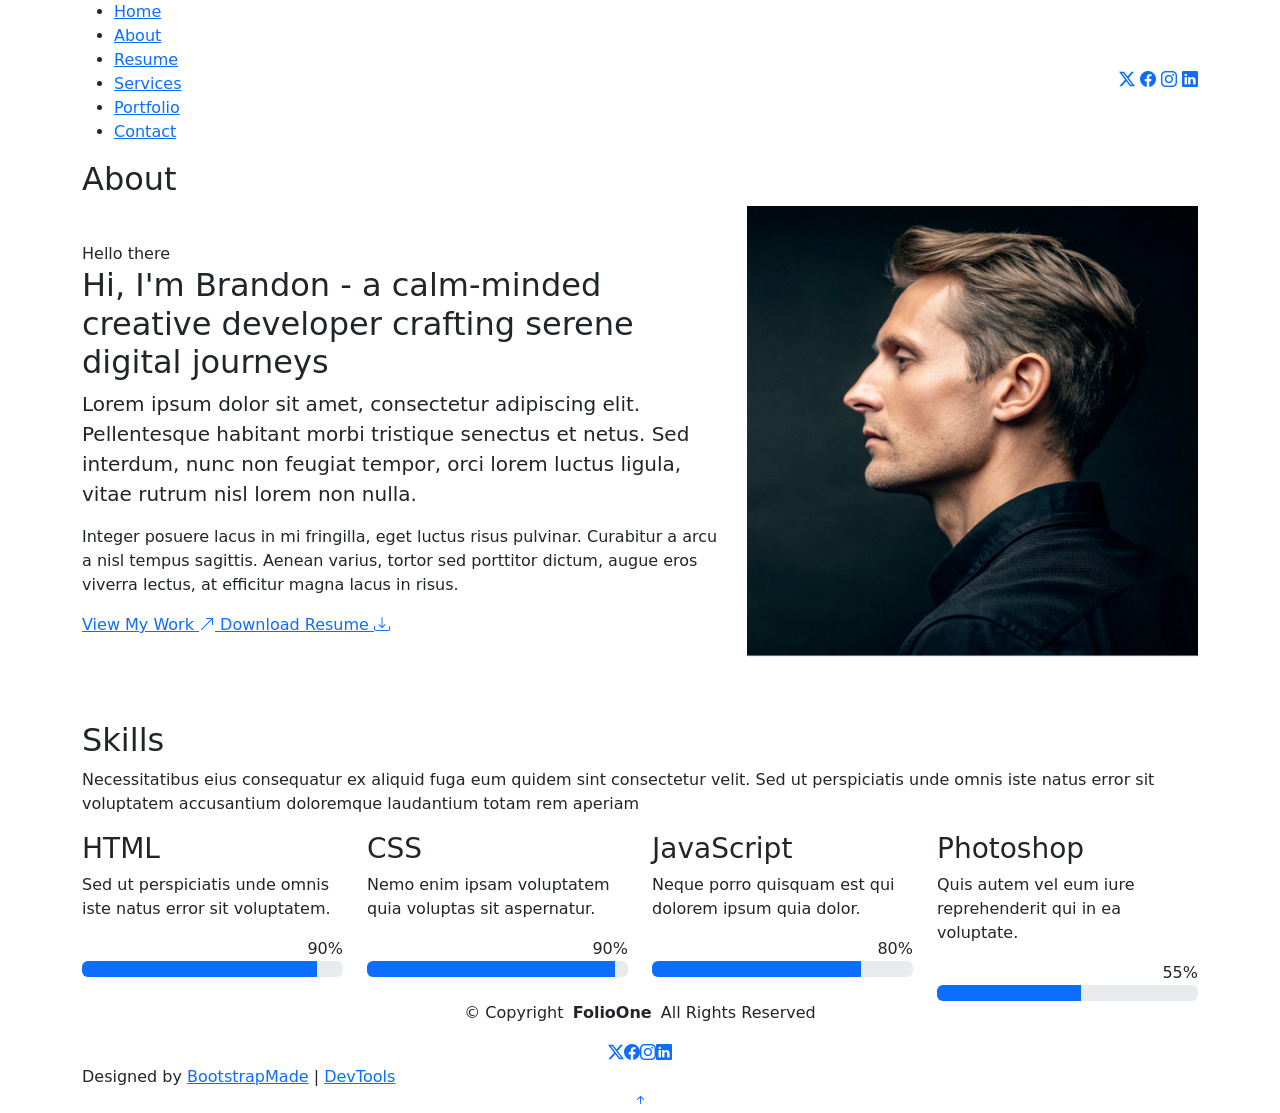
==== LD7/about.html @ 6c92a664 "template ikelimas i LD7" ====
<!DOCTYPE html>
<html lang="en">

<head>
  <meta charset="utf-8">
  <meta content="width=device-width, initial-scale=1.0" name="viewport">
  <title>About - FolioOne Bootstrap Template</title>
  <meta name="description" content="">
  <meta name="keywords" content="">

  <!-- Favicons -->
  <link href="assets/img/favicon.png" rel="icon">
  <link href="assets/img/apple-touch-icon.png" rel="apple-touch-icon">

  <!-- Fonts -->
  <link href="https://fonts.googleapis.com" rel="preconnect">
  <link href="https://fonts.gstatic.com" rel="preconnect" crossorigin>
  <link href="https://fonts.googleapis.com/css2?family=Roboto:ital,wght@0,100;0,300;0,400;0,500;0,700;0,900;1,100;1,300;1,400;1,500;1,700;1,900&family=Poppins:ital,wght@0,100;0,200;0,300;0,400;0,500;0,600;0,700;0,800;0,900;1,100;1,200;1,300;1,400;1,500;1,600;1,700;1,800;1,900&family=Raleway:ital,wght@0,100;0,200;0,300;0,400;0,500;0,600;0,700;0,800;0,900;1,100;1,200;1,300;1,400;1,500;1,600;1,700;1,800;1,900&display=swap" rel="stylesheet">

  <!-- Vendor CSS Files -->
  <link href="assets/vendor/bootstrap/css/bootstrap.min.css" rel="stylesheet">
  <link href="assets/vendor/bootstrap-icons/bootstrap-icons.css" rel="stylesheet">
  <link href="assets/vendor/aos/aos.css" rel="stylesheet">
  <link href="assets/vendor/swiper/swiper-bundle.min.css" rel="stylesheet">
  <link href="assets/vendor/glightbox/css/glightbox.min.css" rel="stylesheet">

  <!-- Main CSS File -->
  <link href="assets/css/main.css" rel="stylesheet">

  <!-- =======================================================
  * Template Name: FolioOne
  * Template URL: https://bootstrapmade.com/folioone-bootstrap-portfolio-website-template/
  * Updated: Aug 23 2025 with Bootstrap v5.3.7
  * Author: BootstrapMade.com
  * License: https://bootstrapmade.com/license/
  ======================================================== -->
</head>

<body class="about-page">

  <header id="header" class="header d-flex align-items-center light-background sticky-top">
    <div class="container position-relative d-flex align-items-center justify-content-between">

      <!-- <a href="index.html" class="logo d-flex align-items-center me-auto me-xl-0">
      <img src="assets/img/logo.webp" alt="">
      <h1 class="sitename">FolioOne</h1> 
    </a> -->

      <nav id="navmenu" class="navmenu">
        <ul>
          <li><a href="index.html">Home</a></li>
          <li><a href="about.html" class="active">About</a></li>
          <li><a href="resume.html">Resume</a></li>
          <li><a href="services.html">Services</a></li>
          <li><a href="portfolio.html">Portfolio</a></li>
          <li><a href="contact.html">Contact</a></li>
        </ul>
        <i class="mobile-nav-toggle d-xl-none bi bi-list"></i>
      </nav>

      <div class="header-social-links">
        <a href="#" class="twitter"><i class="bi bi-twitter-x"></i></a>
        <a href="#" class="facebook"><i class="bi bi-facebook"></i></a>
        <a href="#" class="instagram"><i class="bi bi-instagram"></i></a>
        <a href="#" class="linkedin"><i class="bi bi-linkedin"></i></a>
      </div>

    </div>
  </header>

  <main class="main">

    <!-- About Section -->
    <section id="about" class="about section">

      <!-- Section Title -->
      <div class="container section-title" data-aos="fade-up">
        <h2>About</h2>
      </div><!-- End Section Title -->

      <div class="container" data-aos="fade-up" data-aos-delay="100">

        <!-- Intro + Photo -->
        <div class="row align-items-center justify-content-between gy-5 mb-5">
          <div class="col-lg-7" data-aos="fade-right" data-aos-delay="150">
            <div class="intro-content">
              <span class="eyebrow">Hello there</span>
              <h2 class="headline">Hi, I'm Brandon - a calm-minded creative developer crafting serene digital journeys</h2>
              <p class="lead">
                Lorem ipsum dolor sit amet, consectetur adipiscing elit. Pellentesque habitant morbi tristique senectus et netus. Sed interdum, nunc non feugiat tempor, orci lorem luctus ligula, vitae rutrum nisl lorem non nulla.
              </p>
              <p>
                Integer posuere lacus in mi fringilla, eget luctus risus pulvinar. Curabitur a arcu a nisl tempus sagittis. Aenean varius, tortor sed porttitor dictum, augue eros viverra lectus, at efficitur magna lacus in risus.
              </p>

              <div class="cta-group">
                <a href="#portfolio" class="btn-ghost">
                  View My Work <i class="bi bi-arrow-up-right"></i>
                </a>
                <a href="#" class="link-underline">
                  Download Resume <i class="bi bi-download"></i>
                </a>
              </div>
            </div>
          </div>

          <div class="col-lg-5" data-aos="zoom-in" data-aos-delay="250">
            <figure class="profile-figure text-center text-lg-end">
              <img src="assets/img/profile/profile-square-11.webp" alt="Portrait of Alex" class="img-fluid profile-photo">
            </figure>
          </div>
        </div>
        <!-- End Intro + Photo -->
      </div>
    </section><!-- /About Section -->

    <!-- Skills Section -->
    <section id="skills" class="skills section">

      <!-- Section Title -->
      <div class="container section-title" data-aos="fade-up">
        <h2>Skills</h2>
        <p>Necessitatibus eius consequatur ex aliquid fuga eum quidem sint consectetur velit. Sed ut perspiciatis unde omnis iste natus error sit voluptatem accusantium doloremque laudantium totam rem aperiam</p>
      </div><!-- End Section Title -->

      <div class="container" data-aos="fade-up" data-aos-delay="100">

        <div class="row g-4 skills-animation">

          <div class="col-md-6 col-lg-3" data-aos="fade-up" data-aos-delay="100">
            <div class="skill-box">
              <h3>HTML</h3>
              <p>Sed ut perspiciatis unde omnis iste natus error sit voluptatem.</p>
              <span class="text-end d-block">90%</span>
              <div class="progress">
                <div class="progress-bar" role="progressbar" aria-valuenow="90" aria-valuemin="0" aria-valuemax="100"></div>
              </div>
            </div>
          </div>

          <div class="col-md-6 col-lg-3" data-aos="fade-up" data-aos-delay="200">
            <div class="skill-box">
              <h3>CSS</h3>
              <p>Nemo enim ipsam voluptatem quia voluptas sit aspernatur.</p>
              <span class="text-end d-block">90%</span>
              <div class="progress">
                <div class="progress-bar" role="progressbar" aria-valuenow="95" aria-valuemin="0" aria-valuemax="100"></div>
              </div>
            </div>
          </div>

          <div class="col-md-6 col-lg-3" data-aos="fade-up" data-aos-delay="300">
            <div class="skill-box">
              <h3>JavaScript</h3>
              <p>Neque porro quisquam est qui dolorem ipsum quia dolor.</p>
              <span class="text-end d-block">80%</span>
              <div class="progress">
                <div class="progress-bar" role="progressbar" aria-valuenow="80" aria-valuemin="0" aria-valuemax="100"></div>
              </div>
            </div>
          </div>

          <div class="col-md-6 col-lg-3" data-aos="fade-up" data-aos-delay="400">
            <div class="skill-box">
              <h3>Photoshop</h3>
              <p>Quis autem vel eum iure reprehenderit qui in ea voluptate.</p>
              <span class="text-end d-block">55%</span>
              <div class="progress">
                <div class="progress-bar" role="progressbar" aria-valuenow="55" aria-valuemin="0" aria-valuemax="100">
                </div>
              </div>
            </div>
          </div>

        </div>

      </div>

    </section><!-- /Skills Section -->
  </main>

  <footer id="footer" class="footer">

    <div class="container">
      <div class="copyright text-center ">
        <p>© <span>Copyright</span> <strong class="px-1 sitename">FolioOne</strong> <span>All Rights Reserved<br></span></p>
      </div>
      <div class="social-links d-flex justify-content-center">
        <a href=""><i class="bi bi-twitter-x"></i></a>
        <a href=""><i class="bi bi-facebook"></i></a>
        <a href=""><i class="bi bi-instagram"></i></a>
        <a href=""><i class="bi bi-linkedin"></i></a>
      </div>
      <div class="credits">
        <!-- All the links in the footer should remain intact. -->
        <!-- You can delete the links only if you've purchased the pro version. -->
        <!-- Licensing information: https://bootstrapmade.com/license/ -->
        <!-- Purchase the pro version with working PHP/AJAX contact form: [buy-url] -->
        Designed by <a href="https://bootstrapmade.com/">BootstrapMade</a> | <a href="https://bootstrapmade.com/tools/">DevTools</a>
      </div>
    </div>

  </footer>

  <!-- Scroll Top -->
  <a href="#" id="scroll-top" class="scroll-top d-flex align-items-center justify-content-center"><i class="bi bi-arrow-up-short"></i></a>

  <!-- Preloader -->
  <div id="preloader"></div>

  <!-- Vendor JS Files -->
  <script src="assets/vendor/bootstrap/js/bootstrap.bundle.min.js"></script>
  <script src="assets/vendor/php-email-form/validate.js"></script>
  <script src="assets/vendor/aos/aos.js"></script>
  <script src="assets/vendor/typed.js/typed.umd.js"></script>
  <script src="assets/vendor/waypoints/noframework.waypoints.js"></script>
  <script src="assets/vendor/purecounter/purecounter_vanilla.js"></script>
  <script src="assets/vendor/swiper/swiper-bundle.min.js"></script>
  <script src="assets/vendor/imagesloaded/imagesloaded.pkgd.min.js"></script>
  <script src="assets/vendor/isotope-layout/isotope.pkgd.min.js"></script>
  <script src="assets/vendor/glightbox/js/glightbox.min.js"></script>

  <!-- Main JS File -->
  <script src="assets/js/main.js"></script>

</body>

</html>
---- LD7/assets/css/main.css ----
/**
* Template Name: FolioOne
* Template URL: https://bootstrapmade.com/folioone-bootstrap-portfolio-website-template/
* Updated: Aug 23 2025 with Bootstrap v5.3.7
* Author: BootstrapMade.com
* License: https://bootstrapmade.com/license/
*/

/*--------------------------------------------------------------
# Font & Color Variables
# Help: https://bootstrapmade.com/color-system/
--------------------------------------------------------------*/
/* Fonts */
:root {
  --default-font: "Roboto",  system-ui, -apple-system, "Segoe UI", Roboto, "Helvetica Neue", Arial, "Noto Sans", "Liberation Sans", sans-serif, "Apple Color Emoji", "Segoe UI Emoji", "Segoe UI Symbol", "Noto Color Emoji";
  --heading-font: "Raleway",  sans-serif;
  --nav-font: "Poppins",  sans-serif;
}

/* Global Colors - The following color variables are used throughout the website. Updating them here will change the color scheme of the entire website */
:root { 
  --background-color: #101a20; /* Background color for the entire website, including individual sections */
  --default-color: #e7f2f7; /* Default color used for the majority of the text content across the entire website */
  --heading-color: #ffffff; /* Color for headings, subheadings and title throughout the website */
  --accent-color: #1387c1; /* Accent color that represents your brand on the website. It's used for buttons, links, and other elements that need to stand out */
  --surface-color: #141f26; /* The surface color is used as a background of boxed elements within sections, such as cards, icon boxes, or other elements that require a visual separation from the global background. */
  --contrast-color: #ffffff; /* Contrast color for text, ensuring readability against backgrounds of accent, heading, or default colors. */
}

/* Nav Menu Colors - The following color variables are used specifically for the navigation menu. They are separate from the global colors to allow for more customization options */
:root {
  --nav-color: #ffffff;  /* The default color of the main navmenu links */
  --nav-hover-color: #1387c1; /* Applied to main navmenu links when they are hovered over or active */
  --nav-mobile-background-color: #213642; /* Used as the background color for mobile navigation menu */
  --nav-dropdown-background-color: #051117; /* Used as the background color for dropdown items that appear when hovering over primary navigation items */
  --nav-dropdown-color: #e7f2f7; /* Used for navigation links of the dropdown items in the navigation menu. */
  --nav-dropdown-hover-color: #1387c1; /* Similar to --nav-hover-color, this color is applied to dropdown navigation links when they are hovered over. */
}

/* Color Presets - These classes override global colors when applied to any section or element, providing reuse of the sam color scheme. */

.light-background {
  --background-color: #142027;
  --surface-color: #325264;
}

.dark-background {
  --background-color: #0b1419;
  --default-color: #ffffff;
  --heading-color: #ffffff;
  --surface-color: #252525;
  --contrast-color: #ffffff;
}

/* Smooth scroll */
:root {
  scroll-behavior: smooth;
}

/*--------------------------------------------------------------
# General Styling & Shared Classes
--------------------------------------------------------------*/
body {
  color: var(--default-color);
  background-color: var(--background-color);
  font-family: var(--default-font);
}

a {
  color: var(--accent-color);
  text-decoration: none;
  transition: 0.3s;
}

a:hover {
  color: color-mix(in srgb, var(--accent-color), transparent 25%);
  text-decoration: none;
}

h1,
h2,
h3,
h4,
h5,
h6 {
  color: var(--heading-color);
  font-family: var(--heading-font);
}

/* PHP Email Form Messages
------------------------------*/
.php-email-form .error-message {
  display: none;
  background: #df1529;
  color: #ffffff;
  text-align: left;
  padding: 15px;
  margin-bottom: 24px;
  font-weight: 600;
}

.php-email-form .sent-message {
  display: none;
  color: #ffffff;
  background: #059652;
  text-align: center;
  padding: 15px;
  margin-bottom: 24px;
  font-weight: 600;
}

.php-email-form .loading {
  display: none;
  background: var(--surface-color);
  text-align: center;
  padding: 15px;
  margin-bottom: 24px;
}

.php-email-form .loading:before {
  content: "";
  display: inline-block;
  border-radius: 50%;
  width: 24px;
  height: 24px;
  margin: 0 10px -6px 0;
  border: 3px solid var(--accent-color);
  border-top-color: var(--surface-color);
  animation: php-email-form-loading 1s linear infinite;
}

@keyframes php-email-form-loading {
  0% {
    transform: rotate(0deg);
  }

  100% {
    transform: rotate(360deg);
  }
}

/*--------------------------------------------------------------
# Global Header
--------------------------------------------------------------*/
.header {
  --background-color: rgba(255, 255, 255, 0);
  color: var(--default-color);
  background-color: var(--background-color);
  padding: 15px 0;
  transition: all 0.5s;
  z-index: 997;
  border-bottom: 1px solid color-mix(in srgb, var(--default-color), transparent 92%);
}

.header .logo {
  line-height: 1;
}

.header .logo img {
  max-height: 36px;
  margin-right: 8px;
}

.header .logo h1 {
  font-size: 32px;
  margin: 0;
  font-weight: 400;
  color: var(--heading-color);
}

.header .header-social-links {
  padding-right: 15px;
}

.header .header-social-links a {
  color: color-mix(in srgb, var(--default-color), transparent 40%);
  padding-left: 6px;
  display: inline-block;
  transition: 0.3s;
  font-size: 16px;
}

.header .header-social-links a:hover {
  color: var(--default-color);
}

.header .header-social-links a i {
  line-height: 0px;
}

@media (max-width: 1200px) {
  .header .logo {
    order: 1;
  }

  .header .header-social-links {
    order: 2;
  }

  .header .navmenu {
    order: 3;
  }
}

/* Global Header on Scroll
------------------------------*/
.scrolled .header {
  --background-color: rgba(16, 26, 32, 0.9);
}

/*--------------------------------------------------------------
# Navigation Menu
--------------------------------------------------------------*/
/* Desktop Navigation */
@media (min-width: 1200px) {
  .navmenu {
    padding: 0;
  }

  .navmenu ul {
    margin: 0;
    padding: 0;
    display: flex;
    list-style: none;
    align-items: center;
  }

  .navmenu li {
    position: relative;
  }

  .navmenu>ul>li {
    white-space: nowrap;
    padding: 15px 28px 15px 0;
  }

  .navmenu>ul>li:last-child {
    padding-right: 0;
  }

  .navmenu a,
  .navmenu a:focus {
    color: var(--nav-color);
    font-size: 15px;
    padding: 0 2px;
    font-family: var(--nav-font);
    font-weight: 400;
    display: flex;
    align-items: center;
    justify-content: space-between;
    white-space: nowrap;
    transition: 0.3s;
    position: relative;
  }

  .navmenu a i,
  .navmenu a:focus i {
    font-size: 12px;
    line-height: 0;
    margin-left: 5px;
    transition: 0.3s;
  }

  .navmenu>ul>li>a:before {
    content: "";
    position: absolute;
    height: 2px;
    bottom: -6px;
    left: 0;
    background-color: var(--nav-hover-color);
    visibility: hidden;
    width: 0px;
    transition: all 0.3s ease-in-out 0s;
  }

  .navmenu a:hover:before,
  .navmenu li:hover>a:before,
  .navmenu .active:before {
    visibility: visible;
    width: 25px;
  }

  .navmenu li:hover>a,
  .navmenu .active,
  .navmenu .active:focus {
    color: var(--nav-hover-color);
  }

  .navmenu .dropdown ul {
    margin: 0;
    padding: 10px 0;
    background: var(--nav-dropdown-background-color);
    display: block;
    position: absolute;
    visibility: hidden;
    left: -5px;
    top: 130%;
    opacity: 0;
    transition: 0.3s;
    border-radius: 4px;
    z-index: 99;
    box-shadow: 0px 0px 30px rgba(0, 0, 0, 0.1);
  }

  .navmenu .dropdown ul li {
    min-width: 200px;
  }

  .navmenu .dropdown ul a {
    padding: 10px 20px;
    font-size: 15px;
    text-transform: none;
    color: var(--nav-dropdown-color);
  }

  .navmenu .dropdown ul a i {
    font-size: 12px;
  }

  .navmenu .dropdown ul a:hover,
  .navmenu .dropdown ul .active:hover,
  .navmenu .dropdown ul li:hover>a {
    color: var(--nav-dropdown-hover-color);
  }

  .navmenu .dropdown:hover>ul {
    opacity: 1;
    top: 100%;
    visibility: visible;
  }

  .navmenu .dropdown .dropdown ul {
    top: 0;
    left: -90%;
    visibility: hidden;
  }

  .navmenu .dropdown .dropdown:hover>ul {
    opacity: 1;
    top: 0;
    left: -100%;
    visibility: visible;
  }
}

/* Mobile Navigation */
@media (max-width: 1199px) {
  .mobile-nav-toggle {
    color: var(--nav-color);
    font-size: 28px;
    line-height: 0;
    margin-right: 10px;
    cursor: pointer;
    transition: color 0.3s;
  }

  .navmenu {
    padding: 0;
    z-index: 9997;
  }

  .navmenu ul {
    display: none;
    list-style: none;
    position: absolute;
    inset: 60px 20px 20px 20px;
    padding: 10px 0;
    margin: 0;
    border-radius: 6px;
    background-color: var(--nav-mobile-background-color);
    border: 1px solid color-mix(in srgb, var(--default-color), transparent 90%);
    box-shadow: none;
    overflow-y: auto;
    transition: 0.3s;
    z-index: 9998;
  }

  .navmenu a,
  .navmenu a:focus {
    color: var(--nav-dropdown-color);
    padding: 10px 20px;
    font-family: var(--nav-font);
    font-size: 17px;
    font-weight: 500;
    display: flex;
    align-items: center;
    justify-content: space-between;
    white-space: nowrap;
    transition: 0.3s;
  }

  .navmenu a i,
  .navmenu a:focus i {
    font-size: 12px;
    line-height: 0;
    margin-left: 5px;
    width: 30px;
    height: 30px;
    display: flex;
    align-items: center;
    justify-content: center;
    border-radius: 50%;
    transition: 0.3s;
    background-color: color-mix(in srgb, var(--accent-color), transparent 90%);
  }

  .navmenu a i:hover,
  .navmenu a:focus i:hover {
    background-color: var(--accent-color);
    color: var(--contrast-color);
  }

  .navmenu a:hover,
  .navmenu .active,
  .navmenu .active:focus {
    color: var(--nav-dropdown-hover-color);
  }

  .navmenu .active i,
  .navmenu .active:focus i {
    background-color: var(--accent-color);
    color: var(--contrast-color);
    transform: rotate(180deg);
  }

  .navmenu .dropdown ul {
    position: static;
    display: none;
    z-index: 99;
    padding: 10px 0;
    margin: 10px 20px;
    background-color: var(--nav-dropdown-background-color);
    transition: all 0.5s ease-in-out;
  }

  .navmenu .dropdown ul ul {
    background-color: rgba(33, 37, 41, 0.1);
  }

  .navmenu .dropdown>.dropdown-active {
    display: block;
    background-color: rgba(33, 37, 41, 0.03);
  }

  .mobile-nav-active {
    overflow: hidden;
  }

  .mobile-nav-active .mobile-nav-toggle {
    color: #fff;
    position: absolute;
    font-size: 32px;
    top: 15px;
    right: 15px;
    margin-right: 0;
    z-index: 9999;
  }

  .mobile-nav-active .navmenu {
    position: fixed;
    overflow: hidden;
    inset: 0;
    background: rgba(33, 37, 41, 0.8);
    transition: 0.3s;
  }

  .mobile-nav-active .navmenu>ul {
    display: block;
  }
}

/*--------------------------------------------------------------
# Global Footer
--------------------------------------------------------------*/
.footer {
  color: var(--default-color);
  background-color: var(--background-color);
  font-size: 14px;
  padding: 40px 0;
  position: relative;
  border-top: 1px solid color-mix(in srgb, var(--default-color), transparent 92%);
}

.footer .copyright p {
  margin-bottom: 0;
}

.footer .social-links {
  margin-top: 20px;
}

.footer .social-links a {
  display: flex;
  align-items: center;
  justify-content: center;
  width: 40px;
  height: 40px;
  border-radius: 50%;
  border: 1px solid color-mix(in srgb, var(--default-color), transparent 50%);
  font-size: 16px;
  color: color-mix(in srgb, var(--default-color), transparent 50%);
  margin: 0 5px;
  transition: 0.3s;
}

.footer .social-links a:hover {
  color: var(--accent-color);
  border-color: var(--accent-color);
}

.footer .credits {
  margin-top: 10px;
  font-size: 13px;
  text-align: center;
}

/*--------------------------------------------------------------
# Preloader
--------------------------------------------------------------*/
#preloader {
  position: fixed;
  inset: 0;
  z-index: 9999;
  overflow: hidden;
  background-color: var(--background-color);
  transition: all 0.6s ease-out;
  width: 100%;
  height: 100vh;
}

#preloader:before,
#preloader:after {
  content: "";
  position: absolute;
  border: 4px solid var(--accent-color);
  border-radius: 50%;
  animation: animate-preloader 2s cubic-bezier(0, 0.2, 0.8, 1) infinite;
}

#preloader:after {
  animation-delay: -0.5s;
}

@keyframes animate-preloader {
  0% {
    width: 10px;
    height: 10px;
    top: calc(50% - 5px);
    left: calc(50% - 5px);
    opacity: 1;
  }

  100% {
    width: 72px;
    height: 72px;
    top: calc(50% - 36px);
    left: calc(50% - 36px);
    opacity: 0;
  }
}

/*--------------------------------------------------------------
# Scroll Top Button
--------------------------------------------------------------*/
.scroll-top {
  position: fixed;
  visibility: hidden;
  opacity: 0;
  right: 15px;
  bottom: -15px;
  z-index: 99999;
  background-color: var(--accent-color);
  width: 44px;
  height: 44px;
  border-radius: 50px;
  transition: all 0.4s;
}

.scroll-top i {
  font-size: 24px;
  color: var(--contrast-color);
  line-height: 0;
}

.scroll-top:hover {
  background-color: color-mix(in srgb, var(--accent-color), transparent 20%);
  color: var(--contrast-color);
}

.scroll-top.active {
  visibility: visible;
  opacity: 1;
  bottom: 15px;
}

/*--------------------------------------------------------------
# Disable aos animation delay on mobile devices
--------------------------------------------------------------*/
@media screen and (max-width: 768px) {
  [data-aos-delay] {
    transition-delay: 0 !important;
  }
}

/*--------------------------------------------------------------
# Global Page Titles & Breadcrumbs
--------------------------------------------------------------*/
.page-title {
  color: var(--default-color);
  background-color: var(--background-color);
  position: relative;
}

.page-title .heading {
  padding: 80px 0;
  border-top: 1px solid color-mix(in srgb, var(--default-color), transparent 90%);
}

.page-title .heading h1 {
  font-size: 38px;
  font-weight: 700;
}

.page-title nav {
  background-color: color-mix(in srgb, var(--default-color), transparent 96%);
  padding: 20px 0;
}

.page-title nav ol {
  display: flex;
  flex-wrap: wrap;
  list-style: none;
  padding: 0;
  margin: 0;
  font-size: 16px;
  font-weight: 400;
}

.page-title nav ol li+li {
  padding-left: 10px;
}

.page-title nav ol li+li::before {
  content: "/";
  display: inline-block;
  padding-right: 10px;
  color: color-mix(in srgb, var(--default-color), transparent 70%);
}

/*--------------------------------------------------------------
# Global Sections
--------------------------------------------------------------*/
section,
.section {
  color: var(--default-color);
  background-color: var(--background-color);
  padding: 60px 0;
  scroll-margin-top: 100px;
  overflow: clip;
}

@media (max-width: 1199px) {

  section,
  .section {
    scroll-margin-top: 66px;
  }
}

/*--------------------------------------------------------------
# Global Section Titles
--------------------------------------------------------------*/
.section-title {
  text-align: center;
  padding-bottom: 60px;
  position: relative;
}

.section-title h2 {
  font-size: 3.5rem;
  font-weight: 400;
  line-height: 1.2;
  color: var(--heading-color);
  margin-bottom: 1.5rem;
  letter-spacing: -1px;
}

@media (max-width: 768px) {
  .section-title h2 {
    font-size: 2.5rem;
  }
}

.section-title p {
  font-size: 1.125rem;
  line-height: 1.8;
  color: color-mix(in srgb, var(--default-color), transparent 25%);
  max-width: 900px;
  margin: 0 auto;
  text-wrap: balance;
}

/*--------------------------------------------------------------
# Hero Section
--------------------------------------------------------------*/
.hero {
  padding: 80px 0;
  min-height: 100vh;
  display: flex;
  align-items: center;
}

.hero .hero-content h1 {
  font-size: 3.5rem;
  font-weight: 700;
  margin-bottom: 1rem;
  line-height: 1.2;
}

.hero .hero-content h1 .highlight {
  color: var(--accent-color);
  position: relative;
}

.hero .hero-content h1 .highlight::after {
  content: "";
  position: absolute;
  bottom: 0;
  left: 0;
  width: 100%;
  height: 3px;
  background: linear-gradient(90deg, var(--accent-color), color-mix(in srgb, var(--accent-color), transparent 50%));
  border-radius: 2px;
}

@media (max-width: 768px) {
  .hero .hero-content h1 {
    font-size: 2.5rem;
  }
}

.hero .hero-content h2 {
  font-size: 1.5rem;
  font-weight: 400;
  margin-bottom: 2rem;
  color: color-mix(in srgb, var(--default-color), transparent 20%);
}

.hero .hero-content h2 .typed {
  color: var(--accent-color);
  font-weight: 600;
}

@media (max-width: 768px) {
  .hero .hero-content h2 {
    font-size: 1.25rem;
  }
}

.hero .hero-content p {
  font-size: 1.1rem;
  line-height: 1.6;
  margin-bottom: 2.5rem;
  color: color-mix(in srgb, var(--default-color), transparent 30%);
}

.hero .hero-actions {
  display: flex;
  gap: 1rem;
  margin-bottom: 3rem;
}

.hero .hero-actions .btn {
  padding: 12px 30px;
  border-radius: 50px;
  font-weight: 600;
  text-decoration: none;
  transition: all 0.3s ease;
  border: 2px solid;
}

.hero .hero-actions .btn.btn-primary {
  background: var(--accent-color);
  color: var(--contrast-color);
  border-color: var(--accent-color);
}

.hero .hero-actions .btn.btn-primary:hover {
  background: color-mix(in srgb, var(--accent-color), black 15%);
  border-color: color-mix(in srgb, var(--accent-color), black 15%);
  transform: translateY(-2px);
}

.hero .hero-actions .btn.btn-outline {
  background: transparent;
  color: var(--accent-color);
  border-color: var(--accent-color);
}

.hero .hero-actions .btn.btn-outline:hover {
  transform: translateY(-2px);
}

@media (max-width: 576px) {
  .hero .hero-actions {
    flex-direction: column;
  }

  .hero .hero-actions .btn {
    text-align: center;
  }
}

.hero .social-links {
  display: flex;
  gap: 1rem;
}

.hero .social-links a {
  width: 45px;
  height: 45px;
  background: var(--surface-color);
  border-radius: 50%;
  display: flex;
  align-items: center;
  justify-content: center;
  color: var(--default-color);
  font-size: 1.2rem;
  transition: all 0.3s ease;
}

.hero .social-links a:hover {
  background: var(--accent-color);
  color: var(--contrast-color);
  transform: translateY(-3px);
  box-shadow: 0 8px 25px color-mix(in srgb, var(--accent-color), transparent 70%);
}

.hero .hero-image {
  position: relative;
}

.hero .hero-image .image-wrapper {
  position: relative;
  max-width: 450px;
  margin: 0 auto;
}

.hero .hero-image .image-wrapper img {
  border-radius: 20px;
  box-shadow: 0 5px 15px color-mix(in srgb, var(--default-color), transparent 95%);
  transition: transform 0.3s ease;
}

.hero .hero-image .image-wrapper img:hover {
  transform: scale(1.02);
}

.hero .hero-image .floating-elements {
  position: absolute;
  top: 0;
  left: 0;
  right: 0;
  bottom: 0;
  pointer-events: none;
}

.hero .hero-image .floating-elements .floating-card {
  position: absolute;
  background: var(--surface-color);
  padding: 15px 20px;
  border-radius: 15px;
  box-shadow: 0 10px 30px color-mix(in srgb, var(--default-color), transparent 90%);
  display: flex;
  align-items: center;
  gap: 10px;
  font-weight: 600;
  animation: float 3s ease-in-out infinite;
}

.hero .hero-image .floating-elements .floating-card i {
  font-size: 1.5rem;
  color: var(--accent-color);
}

.hero .hero-image .floating-elements .floating-card.design {
  top: 10%;
  right: -10%;
  animation-delay: 0s;
}

.hero .hero-image .floating-elements .floating-card.code {
  bottom: 30%;
  left: -15%;
  animation-delay: 1s;
}

.hero .hero-image .floating-elements .floating-card.creativity {
  top: 60%;
  right: -5%;
  animation-delay: 2s;
}

@media (max-width: 992px) {
  .hero .hero-image .floating-elements .floating-card {
    display: none;
  }
}

@keyframes float {

  0%,
  100% {
    transform: translateY(0px);
  }

  50% {
    transform: translateY(-10px);
  }
}

@media (max-width: 992px) {
  .hero .hero-content {
    text-align: center;
    margin-bottom: 3rem;
  }
}

/*--------------------------------------------------------------
# About Section
--------------------------------------------------------------*/
.about .intro-content .eyebrow {
  display: inline-block;
  letter-spacing: 0.12em;
  text-transform: uppercase;
  font-size: 12px;
  color: color-mix(in srgb, var(--default-color), transparent 40%);
  margin-bottom: 16px;
}

.about .intro-content .headline {
  font-family: var(--heading-font);
  font-weight: 300;
  line-height: 1.2;
  font-size: clamp(28px, 4vw, 44px);
  margin: 0 0 24px 0;
}

.about .intro-content .lead {
  font-size: 18px;
  line-height: 1.8;
  color: color-mix(in srgb, var(--default-color), transparent 10%);
  margin-bottom: 24px;
}

.about .intro-content p {
  line-height: 1.8;
  margin-bottom: 24px;
  color: color-mix(in srgb, var(--default-color), transparent 5%);
}

.about .intro-content .cta-group {
  display: flex;
  gap: 24px;
  align-items: center;
  margin-top: 24px;
}

.about .intro-content .cta-group .btn-ghost {
  display: inline-flex;
  align-items: center;
  gap: 8px;
  padding: 12px 18px;
  border-radius: 6px;
  color: var(--accent-color);
  background: color-mix(in srgb, var(--accent-color), transparent 92%);
  border: 1px solid color-mix(in srgb, var(--accent-color), transparent 70%);
  transition: 0.3s ease-in-out;
}

.about .intro-content .cta-group .btn-ghost:hover,
.about .intro-content .cta-group .btn-ghost:focus {
  color: var(--contrast-color);
  background: var(--accent-color);
  border-color: var(--accent-color);
  outline: none;
  box-shadow: 0 0 0 3px color-mix(in srgb, var(--accent-color), transparent 70%);
}

.about .intro-content .cta-group .link-underline {
  display: inline-flex;
  align-items: center;
  gap: 8px;
  position: relative;
  color: var(--accent-color);
  padding-bottom: 4px;
  transition: 0.3s ease-in-out;
}

.about .intro-content .cta-group .link-underline::after {
  content: "";
  position: absolute;
  left: 0;
  right: 0;
  bottom: 0;
  height: 1px;
  background: color-mix(in srgb, var(--accent-color), transparent 40%);
  transform: scaleX(0.4);
  transform-origin: left;
  transition: 0.3s ease-in-out;
}

.about .intro-content .cta-group .link-underline:hover,
.about .intro-content .cta-group .link-underline:focus {
  color: color-mix(in srgb, var(--accent-color), transparent 10%);
  outline: none;
}

.about .intro-content .cta-group .link-underline:hover::after,
.about .intro-content .cta-group .link-underline:focus::after {
  transform: scaleX(1);
}

.about .profile-figure {
  margin: 0;
}

.about .profile-figure .profile-photo {
  width: 88%;
  max-width: 440px;
  border-radius: 18px;
  box-shadow: 0 10px 30px color-mix(in srgb, var(--default-color), transparent 92%);
  transform: translateY(0);
  transition: transform 0.3s ease-in-out;
}

.about .profile-figure .profile-caption {
  margin-top: 24px;
  display: flex;
  align-items: center;
  justify-content: center;
}

.about .profile-figure .profile-caption .meta {
  font-size: 14px;
  color: color-mix(in srgb, var(--default-color), transparent 20%);
}

.about .profile-figure .profile-caption .meta .funfact {
  font-size: 13px;
  margin-top: 4px;
  color: color-mix(in srgb, var(--default-color), transparent 35%);
}

.about .profile-figure:hover .profile-photo {
  transform: translateY(-4px);
}

.about .skill-item {
  padding: 24px;
  border-radius: 6px;
  transition: 0.3s ease-in-out;
  background: color-mix(in srgb, var(--surface-color), var(--accent-color) 2%);
  border: 1px solid color-mix(in srgb, var(--default-color), transparent 88%);
  height: 100%;
}

.about .skill-item i {
  font-size: 24px;
  color: var(--accent-color);
  margin-bottom: 16px;
  display: inline-block;
}

.about .skill-item h3 {
  font-size: 16px;
  margin-bottom: 6px;
  font-weight: 500;
}

.about .skill-item p {
  margin: 0;
  font-size: 14px;
  color: color-mix(in srgb, var(--default-color), transparent 25%);
}

.about .skill-item:hover {
  transform: translateY(-3px);
  border-color: color-mix(in srgb, var(--accent-color), transparent 60%);
  box-shadow: 0 10px 30px color-mix(in srgb, var(--default-color), transparent 92%);
}

.about .timeline-item {
  position: relative;
  padding-left: 26px;
}

.about .timeline-item time {
  display: inline-block;
  font-size: 12px;
  letter-spacing: 0.08em;
  text-transform: uppercase;
  color: color-mix(in srgb, var(--default-color), transparent 45%);
  margin-bottom: 6px;
}

.about .timeline-item h4 {
  font-size: 18px;
  font-weight: 400;
  margin: 0 0 6px;
}

.about .timeline-item p {
  font-size: 14px;
  color: color-mix(in srgb, var(--default-color), transparent 25%);
  margin: 0;
}

.about .timeline-item .dot {
  position: absolute;
  left: 0;
  top: 4px;
  width: 10px;
  height: 10px;
  border-radius: 50%;
  background: var(--accent-color);
  box-shadow: 0 0 0 6px color-mix(in srgb, var(--accent-color), transparent 80%);
}

.about .personal-quote {
  padding: 24px 0;
}

.about .personal-quote p {
  font-family: var(--heading-font);
  font-weight: 300;
  font-size: clamp(20px, 3vw, 28px);
  line-height: 1.5;
  color: color-mix(in srgb, var(--default-color), transparent 5%);
  margin: 0 auto;
  max-width: 800px;
}

.about .fact-pill {
  display: flex;
  align-items: center;
  justify-content: center;
  gap: 10px;
  padding: 10px 14px;
  border-radius: 999px;
  border: 1px solid color-mix(in srgb, var(--default-color), transparent 85%);
  background: var(--surface-color);
  color: color-mix(in srgb, var(--default-color), transparent 10%);
  transition: 0.3s ease-in-out;
}

.about .fact-pill i {
  color: var(--accent-color);
}

.about .fact-pill span {
  font-size: 14px;
}

.about .fact-pill:hover {
  transform: translateY(-2px);
  border-color: color-mix(in srgb, var(--accent-color), transparent 60%);
  box-shadow: 0 10px 30px color-mix(in srgb, var(--default-color), transparent 92%);
}

.about .fact-pill:focus-within {
  box-shadow: 0 0 0 3px color-mix(in srgb, var(--accent-color), transparent 70%);
}

@media (max-width: 992px) {
  .about .profile-figure {
    text-align: center !important;
  }

  .about .profile-figure .profile-photo {
    width: 72%;
  }

  .about .intro-content .cta-group {
    flex-wrap: wrap;
  }
}

@media (max-width: 576px) {
  .about .profile-figure .profile-photo {
    width: 100%;
  }
}

/*--------------------------------------------------------------
# Skills Section
--------------------------------------------------------------*/
.skills .skill-box {
  background-color: var(--surface-color);
  padding: 2rem;
  border-radius: 8px;
  box-shadow: 0 0 20px rgba(0, 0, 0, 0.05);
}

.skills .skill-box h3 {
  font-size: 1.2rem;
  margin-bottom: 1rem;
  font-weight: 600;
}

.skills .skill-box p {
  font-size: 0.9rem;
  margin-bottom: 0.8rem;
  opacity: 0.6;
}

.skills .skill-box .progress {
  background-color: color-mix(in srgb, var(--accent-color), transparent 85%);
  border-radius: 50px;
  height: 8px;
  margin-top: 5px;
  overflow: hidden;
}

.skills .skill-box .progress .progress-bar {
  background-color: var(--accent-color);
  height: 100%;
  position: relative;
  border-radius: 50px;
  transition: 0.9s;
  width: 1px;
}

/*--------------------------------------------------------------
# Stats Section
--------------------------------------------------------------*/
.stats .avatars {
  position: relative;
}

.stats .avatars img {
  width: 60px;
  height: 60px;
  border: 3px solid var(--accent-color);
  margin-right: -15px;
  transition: transform 0.3s ease;
}

.stats .avatars img:hover {
  transform: translateY(-5px);
  z-index: 2;
}

.stats .counters h2 {
  color: var(--heading-color);
  font-size: 48px;
  font-weight: 700;
  margin-bottom: 10px;
}

.stats .counters h2 span {
  display: inline-block;
}

.stats .counters p {
  color: var(--default-color);
  font-size: 18px;
  margin: 0;
  opacity: 0.9;
}

@media (max-width: 991px) {
  .stats .row {
    text-align: center;
  }

  .stats .avatars {
    justify-content: center;
    margin-bottom: 40px;
  }

  .stats .counters h2 {
    font-size: 36px;
  }

  .stats .counters p {
    font-size: 16px;
  }

  .stats .counters .col-md-4 {
    margin-bottom: 30px;
  }

  .stats .counters .col-md-4:last-child {
    margin-bottom: 0;
  }
}

@media (max-width: 576px) {
  .stats {
    padding: 60px 0;
  }

  .stats .avatars {
    flex-wrap: wrap;
    justify-content: center;
  }

  .stats .avatars img {
    margin: 0 -8px;
  }
}

/*--------------------------------------------------------------
# Testimonials Section
--------------------------------------------------------------*/
.testimonials .testimonials-carousel,
.testimonials .testimonials-slider {
  overflow: hidden;
}

.testimonials .testimonial-item .testimonial-content {
  border-left: 3px solid var(--accent-color);
  padding-left: 30px;
}

.testimonials .testimonial-item .testimonial-img {
  border-radius: 50%;
  border: 4px solid var(--background-color);
  margin: 0 auto;
}

.testimonials .testimonial-item h3 {
  font-size: 20px;
  font-weight: bold;
  margin: 10px 0 5px 0;
}

.testimonials .testimonial-item h4 {
  font-size: 14px;
  color: color-mix(in srgb, var(--default-color), transparent 40%);
  margin: 0 0 10px 0;
}

.testimonials .testimonial-item .stars i {
  color: #ffc107;
  margin: 0 1px;
}

.testimonials .testimonial-item .quote-icon-left,
.testimonials .testimonial-item .quote-icon-right {
  color: color-mix(in srgb, var(--accent-color), transparent 50%);
  font-size: 26px;
  line-height: 0;
}

.testimonials .testimonial-item .quote-icon-left {
  display: inline-block;
  left: -5px;
  position: relative;
}

.testimonials .testimonial-item .quote-icon-right {
  display: inline-block;
  right: -5px;
  position: relative;
  top: 10px;
  transform: scale(-1, -1);
}

.testimonials .testimonial-item p {
  font-style: italic;
}

.testimonials .swiper-wrapper {
  height: auto;
}

.testimonials .swiper-pagination {
  margin-top: 30px;
  position: relative;
}

.testimonials .swiper-pagination .swiper-pagination-bullet {
  width: 12px;
  height: 12px;
  background-color: color-mix(in srgb, var(--default-color), transparent 85%);
  opacity: 1;
}

.testimonials .swiper-pagination .swiper-pagination-bullet-active {
  background-color: var(--accent-color);
}

/*--------------------------------------------------------------
# Resume Section
--------------------------------------------------------------*/
.resume .resume-item {
  margin-bottom: 3rem;
}

.resume .resume-item .resume-title {
  font-size: 1.75rem;
  font-weight: 700;
  margin-bottom: 1.5rem;
  padding-bottom: 1.5rem;
  position: relative;
  color: var(--heading-color);
}

.resume .resume-item .resume-title::after {
  content: "";
  position: absolute;
  display: block;
  width: 50px;
  height: 3px;
  background: var(--accent-color);
  bottom: 0;
  left: 0;
}

.resume .resume-item .resume-content {
  padding-left: 1.25rem;
  border-left: 2px solid color-mix(in srgb, var(--accent-color), transparent 85%);
}

.resume .resume-item article {
  position: relative;
  margin-bottom: 2.5rem;
}

.resume .resume-item article::before {
  content: "";
  position: absolute;
  width: 16px;
  height: 16px;
  border-radius: 50%;
  left: -1.8rem;
  top: 0.25rem;
  background: var(--background-color);
  border: 2px solid var(--accent-color);
}

.resume .resume-item article h4 {
  font-size: 1.25rem;
  font-weight: 600;
  margin-bottom: 0.5rem;
  color: var(--heading-color);
}

.resume .resume-item article h5 {
  font-size: 1rem;
  background: color-mix(in srgb, var(--accent-color), transparent 92%);
  padding: 0.375rem 0.75rem;
  display: inline-block;
  font-weight: 600;
  margin: 0.5rem 0;
  color: var(--accent-color);
  border-radius: 4px;
}

.resume .resume-item article .institution,
.resume .resume-item article .company {
  font-size: 1rem;
  margin-bottom: 1rem;
  color: color-mix(in srgb, var(--default-color), transparent 25%);
}

.resume .resume-item article p {
  margin-bottom: 1rem;
}

.resume .resume-item article ul {
  padding-left: 1.25rem;
  margin-bottom: 0;
}

.resume .resume-item article ul li {
  padding-bottom: 0.75rem;
  position: relative;
}

.resume .resume-item article ul li:last-child {
  padding-bottom: 0;
}

.resume .skill-item {
  margin-bottom: 2rem;
}

.resume .skill-item h4 {
  font-size: 1rem;
  font-weight: 600;
  margin-bottom: 0.75rem;
  color: var(--heading-color);
}

.resume .skill-item .progress {
  height: 0.75rem;
  background-color: color-mix(in srgb, var(--accent-color), transparent 92%);
  border-radius: 1rem;
  overflow: visible;
}

.resume .skill-item .progress .progress-bar {
  background-color: var(--accent-color);
  position: relative;
  border-radius: 1rem;
  width: 0;
  transition: width 1s ease;
}

.resume .skill-item .progress .progress-bar::after {
  content: attr(aria-valuenow) "%";
  position: absolute;
  right: 0;
  top: -1.75rem;
  font-size: 0.875rem;
  font-weight: 600;
  color: var(--accent-color);
}

@media (max-width: 991.98px) {
  .resume .resume-item {
    margin-bottom: 2rem;
  }
}

@media (max-width: 767.98px) {
  .resume .resume-content {
    padding-left: 1rem !important;
  }

  .resume article::before {
    left: -2rem !important;
  }
}

/*--------------------------------------------------------------
# Services Section
--------------------------------------------------------------*/
.services .service-item {
  display: flex;
  background-color: var(--surface-color);
  border-radius: 12px;
  padding: 2rem;
  height: 100%;
  position: relative;
  overflow: hidden;
  box-shadow: 0 5px 20px rgba(0, 0, 0, 0.03);
  transition: all 0.4s ease;
}

.services .service-item::before {
  content: "";
  position: absolute;
  left: 0;
  top: 0;
  height: 100%;
  width: 4px;
  background-color: var(--accent-color);
  transform: scaleY(0);
  transform-origin: bottom;
  transition: transform 0.4s cubic-bezier(0.65, 0, 0.35, 1);
}

.services .service-item:hover {
  box-shadow: 0 10px 30px rgba(0, 0, 0, 0.08);
  transform: translateY(-5px);
}

.services .service-item:hover::before {
  transform: scaleY(1);
}

.services .service-item:hover .service-icon {
  background-color: var(--accent-color);
  color: var(--contrast-color);
  transform: rotateY(180deg);
}

.services .service-item:hover .service-icon i {
  transform: rotateY(180deg);
}

.services .service-item:hover .service-link i {
  transform: translateX(5px);
}

.services .service-icon {
  flex-shrink: 0;
  width: 70px;
  height: 70px;
  border-radius: 12px;
  background-color: color-mix(in srgb, var(--accent-color), transparent 90%);
  color: var(--accent-color);
  display: flex;
  align-items: center;
  justify-content: center;
  margin-right: 1.5rem;
  transition: all 0.5s ease;
}

.services .service-icon i {
  font-size: 2rem;
  transition: transform 0.5s ease;
}

.services .service-content {
  flex-grow: 1;
}

.services .service-content h3 {
  font-size: 1.4rem;
  margin-bottom: 1rem;
  font-weight: 700;
  color: var(--heading-color);
}

.services .service-content p {
  margin-bottom: 1.25rem;
  color: color-mix(in srgb, var(--default-color), transparent 20%);
}

.services .service-link {
  display: inline-flex;
  align-items: center;
  color: var(--accent-color);
  font-weight: 600;
  text-decoration: none;
  transition: color 0.3s ease;
}

.services .service-link span {
  margin-right: 0.5rem;
}

.services .service-link i {
  transition: transform 0.3s ease;
}

.services .service-link:hover {
  color: color-mix(in srgb, var(--accent-color), transparent 25%);
}

@media (max-width: 767.98px) {
  .services .service-item {
    padding: 1.5rem;
    margin-bottom: 1rem;
  }

  .services .service-icon {
    width: 60px;
    height: 60px;
    margin-right: 1rem;
  }

  .services .service-icon i {
    font-size: 1.5rem;
  }

  .services .service-content h3 {
    font-size: 1.2rem;
    margin-bottom: 0.75rem;
  }

  .services .service-content p {
    margin-bottom: 1rem;
    font-size: 0.95rem;
  }
}

@media (max-width: 575.98px) {
  .services .service-item {
    flex-direction: column;
    text-align: center;
  }

  .services .service-item::before {
    width: 100%;
    height: 4px;
    transform: scaleX(0);
    transform-origin: left;
  }

  .services .service-item:hover::before {
    transform: scaleX(1);
  }

  .services .service-icon {
    margin-right: 0;
    margin-bottom: 1.25rem;
  }

  .services .service-link {
    justify-content: center;
  }
}

/*--------------------------------------------------------------
# Service Details Section
--------------------------------------------------------------*/
.service-details .service-hero {
  margin-bottom: 4rem;
}

.service-details .service-hero .service-meta {
  display: flex;
  align-items: center;
  gap: 1rem;
  margin-bottom: 1.5rem;
}

.service-details .service-hero .service-meta .service-category {
  background: color-mix(in srgb, var(--accent-color), transparent 85%);
  color: var(--accent-color);
  padding: 0.5rem 1rem;
  border-radius: 20px;
  font-size: 0.85rem;
  font-weight: 500;
  letter-spacing: 0.5px;
}

.service-details .service-hero .service-meta .reading-time {
  color: color-mix(in srgb, var(--default-color), transparent 50%);
  font-size: 0.9rem;
  font-weight: 300;
}

.service-details .service-hero h1 {
  font-size: 3.5rem;
  font-weight: 300;
  line-height: 1.2;
  margin-bottom: 1.5rem;
  color: var(--heading-color);
  letter-spacing: -0.02em;
}

.service-details .service-hero .service-description {
  font-size: 1.25rem;
  line-height: 1.7;
  color: color-mix(in srgb, var(--default-color), transparent 25%);
  font-weight: 300;
  margin: 0;
}

.service-details .service-visual {
  margin-bottom: 4rem;
  overflow: hidden;
  border-radius: 4px;
}

.service-details .service-visual img {
  width: 100%;
  height: 400px;
  object-fit: cover;
  transition: transform 0.5s ease;
}

.service-details .service-visual img:hover {
  transform: scale(1.02);
}

.service-details .service-narrative {
  margin-bottom: 5rem;
}

.service-details .service-narrative h3 {
  font-size: 2rem;
  font-weight: 300;
  margin-bottom: 2rem;
  color: var(--heading-color);
  letter-spacing: -0.01em;
}

.service-details .service-narrative p {
  font-size: 1.1rem;
  line-height: 1.8;
  margin-bottom: 2rem;
  color: var(--default-color);
  font-weight: 300;
}

.service-details .benefits-grid {
  display: grid;
  grid-template-columns: repeat(auto-fit, minmax(280px, 1fr));
  gap: 2.5rem;
  margin-top: 3rem;
}

.service-details .benefits-grid .benefit-card {
  text-align: center;
  padding: 0;
}

.service-details .benefits-grid .benefit-card .benefit-icon {
  width: 60px;
  height: 60px;
  background: color-mix(in srgb, var(--accent-color), transparent 90%);
  border-radius: 50%;
  display: flex;
  align-items: center;
  justify-content: center;
  margin: 0 auto 1.5rem;
  transition: all 0.3s ease;
}

.service-details .benefits-grid .benefit-card .benefit-icon i {
  font-size: 1.5rem;
  color: var(--accent-color);
}

.service-details .benefits-grid .benefit-card:hover .benefit-icon {
  background: var(--accent-color);
  transform: translateY(-2px);
}

.service-details .benefits-grid .benefit-card:hover .benefit-icon i {
  color: var(--contrast-color);
}

.service-details .benefits-grid .benefit-card h4 {
  font-size: 1.2rem;
  font-weight: 400;
  margin-bottom: 1rem;
  color: var(--heading-color);
}

.service-details .benefits-grid .benefit-card p {
  font-size: 1rem;
  line-height: 1.6;
  color: color-mix(in srgb, var(--default-color), transparent 30%);
  margin: 0;
}

.service-details .timeline-section {
  margin-bottom: 4rem;
}

.service-details .timeline-section h3 {
  font-size: 2rem;
  font-weight: 300;
  margin-bottom: 3rem;
  color: var(--heading-color);
  letter-spacing: -0.01em;
}

.service-details .timeline-section .timeline {
  position: relative;
}

.service-details .timeline-section .timeline::before {
  content: "";
  position: absolute;
  left: 30px;
  top: 0;
  bottom: 0;
  width: 1px;
  background: color-mix(in srgb, var(--default-color), transparent 85%);
}

.service-details .timeline-section .timeline .timeline-item {
  position: relative;
  padding-left: 80px;
  margin-bottom: 3rem;
}

.service-details .timeline-section .timeline .timeline-item:last-child {
  margin-bottom: 0;
}

.service-details .timeline-section .timeline .timeline-item .timeline-marker {
  position: absolute;
  left: 0;
  top: 0;
  width: 60px;
  height: 60px;
  background: var(--surface-color);
  border: 2px solid color-mix(in srgb, var(--accent-color), transparent 70%);
  border-radius: 50%;
  display: flex;
  align-items: center;
  justify-content: center;
  z-index: 1;
}

.service-details .timeline-section .timeline .timeline-item .timeline-marker span {
  font-size: 1.2rem;
  font-weight: 500;
  color: var(--accent-color);
}

.service-details .timeline-section .timeline .timeline-item .timeline-content h4 {
  font-size: 1.3rem;
  font-weight: 400;
  margin-bottom: 0.75rem;
  color: var(--heading-color);
}

.service-details .timeline-section .timeline .timeline-item .timeline-content p {
  font-size: 1rem;
  line-height: 1.6;
  margin-bottom: 0.5rem;
  color: var(--default-color);
}

.service-details .timeline-section .timeline .timeline-item .timeline-content small {
  color: color-mix(in srgb, var(--default-color), transparent 40%);
  font-size: 0.9rem;
  font-weight: 500;
}

.service-details .service-sidebar {
  padding-left: 2rem;
}

@media (max-width: 992px) {
  .service-details .service-sidebar {
    padding-left: 0;
    margin-top: 4rem;
  }
}

.service-details .overview-card,
.service-details .success-story,
.service-details .consultation-form {
  background: var(--surface-color);
  border-radius: 8px;
  padding: 2.5rem;
  margin-bottom: 2.5rem;
  border: 1px solid color-mix(in srgb, var(--default-color), transparent 93%);
  transition: all 0.3s ease;
}

.service-details .overview-card:hover,
.service-details .success-story:hover,
.service-details .consultation-form:hover {
  border-color: color-mix(in srgb, var(--accent-color), transparent 80%);
}

.service-details .overview-card .overview-header h4 {
  font-size: 1.4rem;
  font-weight: 400;
  margin-bottom: 2rem;
  color: var(--heading-color);
}

.service-details .overview-card .overview-stats {
  display: grid;
  grid-template-columns: repeat(3, 1fr);
  gap: 1.5rem;
  margin-bottom: 2rem;
}

.service-details .overview-card .overview-stats .stat-item {
  text-align: center;
}

.service-details .overview-card .overview-stats .stat-item .stat-number {
  font-size: 2rem;
  font-weight: 300;
  color: var(--accent-color);
  line-height: 1;
  margin-bottom: 0.5rem;
}

.service-details .overview-card .overview-stats .stat-item .stat-label {
  font-size: 0.85rem;
  color: color-mix(in srgb, var(--default-color), transparent 40%);
  font-weight: 500;
  text-transform: uppercase;
  letter-spacing: 0.5px;
}

.service-details .overview-card .overview-details {
  border-top: 1px solid color-mix(in srgb, var(--default-color), transparent 90%);
  padding-top: 1.5rem;
}

.service-details .overview-card .overview-details .detail-row {
  display: flex;
  justify-content: space-between;
  align-items: center;
  margin-bottom: 1rem;
}

.service-details .overview-card .overview-details .detail-row:last-child {
  margin-bottom: 0;
}

.service-details .overview-card .overview-details .detail-row .detail-label {
  font-size: 0.95rem;
  color: color-mix(in srgb, var(--default-color), transparent 30%);
  font-weight: 400;
}

.service-details .overview-card .overview-details .detail-row .detail-value {
  font-size: 0.95rem;
  color: var(--heading-color);
  font-weight: 500;
}

.service-details .success-story .story-quote p {
  font-size: 1.1rem;
  line-height: 1.7;
  color: color-mix(in srgb, var(--default-color), transparent 20%);
  font-style: italic;
  margin-bottom: 2rem;
}

.service-details .success-story .story-author {
  display: flex;
  align-items: center;
  gap: 1rem;
  margin-bottom: 1.5rem;
}

.service-details .success-story .story-author .author-avatar {
  width: 50px;
  height: 50px;
  border-radius: 50%;
  object-fit: cover;
}

.service-details .success-story .story-author .author-details h5 {
  font-size: 1rem;
  font-weight: 500;
  margin-bottom: 0.25rem;
  color: var(--heading-color);
}

.service-details .success-story .story-author .author-details span {
  display: block;
  font-size: 0.9rem;
  color: color-mix(in srgb, var(--default-color), transparent 40%);
  margin-bottom: 0.25rem;
}

.service-details .success-story .story-author .author-details small {
  font-size: 0.8rem;
  color: color-mix(in srgb, var(--default-color), transparent 50%);
}

.service-details .success-story .story-metrics {
  display: grid;
  grid-template-columns: repeat(2, 1fr);
  gap: 1rem;
  padding-top: 1.5rem;
  border-top: 1px solid color-mix(in srgb, var(--default-color), transparent 90%);
}

.service-details .success-story .story-metrics .metric {
  text-align: center;
}

.service-details .success-story .story-metrics .metric .metric-value {
  font-size: 1.5rem;
  font-weight: 500;
  color: var(--accent-color);
  display: block;
  margin-bottom: 0.25rem;
}

.service-details .success-story .story-metrics .metric .metric-label {
  font-size: 0.8rem;
  color: color-mix(in srgb, var(--default-color), transparent 40%);
  text-transform: uppercase;
  letter-spacing: 0.5px;
}

.service-details .consultation-form .form-header {
  margin-bottom: 2rem;
}

.service-details .consultation-form .form-header h4 {
  font-size: 1.4rem;
  font-weight: 400;
  margin-bottom: 0.75rem;
  color: var(--heading-color);
}

.service-details .consultation-form .form-header p {
  font-size: 0.95rem;
  line-height: 1.6;
  color: color-mix(in srgb, var(--default-color), transparent 30%);
  margin: 0;
}

.service-details .consultation-form .form-group {
  margin-bottom: 1.5rem;
}

.service-details .consultation-form .form-input {
  width: 100%;
  padding: 1rem;
  border: 1px solid color-mix(in srgb, var(--default-color), transparent 85%);
  border-radius: 4px;
  font-size: 0.95rem;
  transition: all 0.3s ease;
  background: transparent;
}

.service-details .consultation-form .form-input:focus {
  outline: none;
  border-color: var(--accent-color);
  box-shadow: 0 0 0 3px color-mix(in srgb, var(--accent-color), transparent 90%);
}

.service-details .consultation-form input[type=text],
.service-details .consultation-form input[type=email],
.service-details .consultation-form input[type=tel],
.service-details .consultation-form select,
.service-details .consultation-form textarea {
  color: var(--default-color);
  background-color: var(--surface-color);
  font-size: 14px;
  border-color: color-mix(in srgb, var(--default-color), transparent 80%);
}

.service-details .consultation-form input[type=text]:focus,
.service-details .consultation-form input[type=email]:focus,
.service-details .consultation-form input[type=tel]:focus,
.service-details .consultation-form select:focus,
.service-details .consultation-form textarea:focus {
  border-color: var(--accent-color);
}

.service-details .consultation-form input[type=text]::placeholder,
.service-details .consultation-form input[type=email]::placeholder,
.service-details .consultation-form input[type=tel]::placeholder,
.service-details .consultation-form select::placeholder,
.service-details .consultation-form textarea::placeholder {
  color: color-mix(in srgb, var(--default-color), transparent 70%);
}

.service-details .consultation-form .btn-consultation {
  background: var(--accent-color);
  color: var(--contrast-color);
  border: none;
  padding: 1rem 2rem;
  border-radius: 4px;
  font-size: 0.95rem;
  font-weight: 500;
  width: 100%;
  display: flex;
  align-items: center;
  justify-content: center;
  gap: 0.5rem;
  transition: all 0.3s ease;
  text-transform: none;
}

.service-details .consultation-form .btn-consultation:hover {
  background: color-mix(in srgb, var(--accent-color), transparent 10%);
  transform: translateY(-1px);
}

.service-details .consultation-form .btn-consultation i {
  font-size: 0.9rem;
}

@media (max-width: 768px) {
  .service-details .service-hero h1 {
    font-size: 2.5rem;
  }

  .service-details .service-hero .service-description {
    font-size: 1.1rem;
  }

  .service-details .service-visual img {
    height: 250px;
  }

  .service-details .benefits-grid {
    grid-template-columns: 1fr;
    gap: 2rem;
  }

  .service-details .timeline-section .timeline::before {
    left: 20px;
  }

  .service-details .timeline-section .timeline .timeline-item {
    padding-left: 60px;
  }

  .service-details .timeline-section .timeline .timeline-item .timeline-marker {
    width: 40px;
    height: 40px;
  }

  .service-details .timeline-section .timeline .timeline-item .timeline-marker span {
    font-size: 1rem;
  }

  .service-details .overview-card .overview-stats {
    grid-template-columns: 1fr;
    gap: 1rem;
  }
}

/*--------------------------------------------------------------
# Portfolio Section
--------------------------------------------------------------*/
.portfolio .portfolio-filters {
  display: flex;
  justify-content: center;
  flex-wrap: wrap;
  gap: 10px;
  margin-bottom: 30px;
  padding: 0;
  list-style: none;
}

.portfolio .portfolio-filters li {
  padding: 8px 20px;
  font-size: 0.95rem;
  font-weight: 500;
  border-radius: 30px;
  cursor: pointer;
  transition: all 0.3s ease;
  background-color: color-mix(in srgb, var(--accent-color), transparent 90%);
  color: var(--accent-color);
}

.portfolio .portfolio-filters li:hover {
  background-color: color-mix(in srgb, var(--accent-color), transparent 80%);
}

.portfolio .portfolio-filters li.filter-active {
  background-color: var(--accent-color);
  color: var(--contrast-color);
}

.portfolio .portfolio-card {
  background-color: var(--surface-color);
  border-radius: 10px;
  overflow: hidden;
  box-shadow: 0 5px 15px rgba(0, 0, 0, 0.05);
  margin-bottom: 30px;
  transition: all 0.3s ease;
}

.portfolio .portfolio-card:hover {
  transform: translateY(-10px);
  box-shadow: 0 10px 30px rgba(0, 0, 0, 0.1);
}

.portfolio .portfolio-card:hover .portfolio-img .portfolio-overlay {
  opacity: 1;
}

.portfolio .portfolio-card:hover .portfolio-img img {
  transform: scale(1.1);
}

.portfolio .portfolio-card .portfolio-img {
  position: relative;
  overflow: hidden;
}

.portfolio .portfolio-card .portfolio-img img {
  width: 100%;
  height: auto;
  transition: transform 0.5s ease;
}

.portfolio .portfolio-card .portfolio-img .portfolio-overlay {
  position: absolute;
  top: 0;
  left: 0;
  width: 100%;
  height: 100%;
  background: rgba(0, 0, 0, 0.6);
  display: flex;
  align-items: center;
  justify-content: center;
  gap: 15px;
  opacity: 0;
  transition: all 0.3s ease;
}

.portfolio .portfolio-card .portfolio-img .portfolio-overlay a {
  width: 45px;
  height: 45px;
  background-color: var(--accent-color);
  color: var(--contrast-color);
  border-radius: 50%;
  display: flex;
  align-items: center;
  justify-content: center;
  font-size: 1.2rem;
  transition: all 0.3s ease;
}

.portfolio .portfolio-card .portfolio-img .portfolio-overlay a:hover {
  background-color: color-mix(in srgb, var(--accent-color), #fff 20%);
  transform: translateY(-5px);
}

.portfolio .portfolio-card .portfolio-info {
  padding: 20px;
}

.portfolio .portfolio-card .portfolio-info h4 {
  font-size: 1.2rem;
  font-weight: 700;
  margin-bottom: 5px;
  color: var(--heading-color);
}

.portfolio .portfolio-card .portfolio-info p {
  font-size: 0.9rem;
  color: var(--default-color);
  margin-bottom: 10px;
}

.portfolio .portfolio-card .portfolio-info .portfolio-tags {
  display: flex;
  flex-wrap: wrap;
  gap: 8px;
}

.portfolio .portfolio-card .portfolio-info .portfolio-tags span {
  font-size: 0.8rem;
  padding: 4px 12px;
  border-radius: 20px;
  background-color: color-mix(in srgb, var(--accent-color), transparent 90%);
  color: var(--accent-color);
}

.portfolio .btn-primary {
  background-color: var(--accent-color);
  border-color: var(--accent-color);
  color: var(--contrast-color);
  padding: 12px 30px;
  font-weight: 600;
  border-radius: 5px;
  transition: all 0.3s ease;
}

.portfolio .btn-primary:hover {
  background-color: color-mix(in srgb, var(--accent-color), #000 10%);
  border-color: color-mix(in srgb, var(--accent-color), #000 10%);
  transform: translateY(-3px);
  box-shadow: 0 5px 15px rgba(0, 0, 0, 0.1);
}

/*--------------------------------------------------------------
# Portfolio Details Section
--------------------------------------------------------------*/
.portfolio-details {
  --section-spacing: 2.5rem;
}

.portfolio-details .portfolio-details-media {
  position: relative;
}

.portfolio-details .portfolio-details-media .main-image {
  margin-bottom: 1rem;
  border-radius: 20px;
  overflow: hidden;
  box-shadow: 0 10px 30px rgba(0, 0, 0, 0.08);
}

.portfolio-details .portfolio-details-media .main-image .portfolio-details-slider {
  position: relative;
}

.portfolio-details .portfolio-details-media .main-image .portfolio-details-slider .swiper-wrapper {
  height: auto !important;
}

.portfolio-details .portfolio-details-media .main-image .portfolio-details-slider .swiper-slide img {
  aspect-ratio: 3/2;
  object-fit: cover;
  width: 100%;
}

.portfolio-details .portfolio-details-media .main-image .portfolio-details-slider .swiper-button-next,
.portfolio-details .portfolio-details-media .main-image .portfolio-details-slider .swiper-button-prev {
  background-color: var(--contrast-color);
  width: 40px;
  height: 40px;
  border-radius: 50%;
  transition: all 0.3s ease;
}

.portfolio-details .portfolio-details-media .main-image .portfolio-details-slider .swiper-button-next:after,
.portfolio-details .portfolio-details-media .main-image .portfolio-details-slider .swiper-button-prev:after {
  font-size: 16px;
  color: var(--accent-color);
  font-weight: bold;
}

.portfolio-details .portfolio-details-media .main-image .portfolio-details-slider .swiper-button-next:hover,
.portfolio-details .portfolio-details-media .main-image .portfolio-details-slider .swiper-button-prev:hover {
  background-color: var(--accent-color);
}

.portfolio-details .portfolio-details-media .main-image .portfolio-details-slider .swiper-button-next:hover:after,
.portfolio-details .portfolio-details-media .main-image .portfolio-details-slider .swiper-button-prev:hover:after {
  color: var(--contrast-color);
}

.portfolio-details .portfolio-details-media .thumbnail-grid img {
  height: 80px;
  object-fit: cover;
  border-radius: 8px;
  cursor: pointer;
  transition: all 0.3s ease;
  box-shadow: 0 4px 10px rgba(0, 0, 0, 0.05);
}

.portfolio-details .portfolio-details-media .thumbnail-grid img:hover {
  transform: translateY(-5px);
  box-shadow: 0 8px 15px rgba(0, 0, 0, 0.1);
}

.portfolio-details .portfolio-details-media .tech-stack-badges {
  display: flex;
  flex-wrap: wrap;
  gap: 10px;
  margin-top: 1.5rem;
}

.portfolio-details .portfolio-details-media .tech-stack-badges span {
  display: inline-block;
  padding: 6px 12px;
  font-size: 13px;
  font-weight: 500;
  border-radius: 20px;
  background-color: color-mix(in srgb, var(--heading-color), transparent 85%);
  color: var(--heading-color);
  transition: all 0.3s ease;
}

.portfolio-details .portfolio-details-media .tech-stack-badges span:hover {
  background-color: color-mix(in srgb, var(--heading-color), transparent 70%);
  transform: translateY(-2px);
}

.portfolio-details .portfolio-details-content {
  padding: 0 0 0 2rem;
  height: 100%;
  display: flex;
  flex-direction: column;
}

.portfolio-details .portfolio-details-content .project-meta {
  display: flex;
  flex-wrap: wrap;
  justify-content: space-between;
  margin-bottom: 1.5rem;
}

.portfolio-details .portfolio-details-content .project-meta .badge-wrapper .project-badge {
  display: inline-block;
  padding: 8px 16px;
  background-color: color-mix(in srgb, var(--accent-color), transparent 90%);
  color: var(--accent-color);
  border-radius: 30px;
  font-weight: 600;
  font-size: 14px;
}

.portfolio-details .portfolio-details-content .project-meta .date-client {
  display: flex;
  gap: 1.5rem;
}

.portfolio-details .portfolio-details-content .project-meta .date-client .meta-item {
  display: flex;
  align-items: center;
  font-size: 14px;
  color: color-mix(in srgb, var(--default-color), transparent 30%);
}

.portfolio-details .portfolio-details-content .project-meta .date-client .meta-item i {
  margin-right: 6px;
  color: var(--accent-color);
}

.portfolio-details .portfolio-details-content .project-title {
  font-size: 2.2rem;
  margin-bottom: 1rem;
  font-weight: 700;
  line-height: 1.2;
  color: var(--heading-color);
}

.portfolio-details .portfolio-details-content .project-website {
  display: flex;
  align-items: center;
  margin-bottom: 1.5rem;
}

.portfolio-details .portfolio-details-content .project-website i {
  font-size: 22px;
  color: var(--accent-color);
  margin-right: 8px;
}

.portfolio-details .portfolio-details-content .project-website a {
  font-weight: 500;
  transition: all 0.3s;
}

.portfolio-details .portfolio-details-content .project-website a:hover {
  letter-spacing: 0.5px;
}

.portfolio-details .portfolio-details-content .project-overview {
  margin-bottom: var(--section-spacing);
}

.portfolio-details .portfolio-details-content .project-overview .lead {
  font-size: 1.1rem;
  line-height: 1.7;
  color: color-mix(in srgb, var(--default-color), transparent 15%);
  margin-bottom: 1.5rem;
}

.portfolio-details .portfolio-details-content .project-overview .project-accordion .accordion-item {
  border: none;
  background: none;
  margin-bottom: 10px;
}

.portfolio-details .portfolio-details-content .project-overview .project-accordion .accordion-item .accordion-header .accordion-button {
  padding: 1rem;
  font-weight: 600;
  font-size: 1rem;
  color: var(--heading-color);
  background-color: color-mix(in srgb, var(--surface-color), transparent 70%);
  border-radius: 8px !important;
  box-shadow: none;
}

.portfolio-details .portfolio-details-content .project-overview .project-accordion .accordion-item .accordion-header .accordion-button:not(.collapsed) {
  background-color: var(--surface-color);
  color: var(--accent-color);
  border-bottom-left-radius: 0 !important;
  border-bottom-right-radius: 0 !important;
  box-shadow: 0 4px 10px rgba(0, 0, 0, 0.03);
}

.portfolio-details .portfolio-details-content .project-overview .project-accordion .accordion-item .accordion-header .accordion-button:not(.collapsed) i {
  color: var(--accent-color);
}

.portfolio-details .portfolio-details-content .project-overview .project-accordion .accordion-item .accordion-header .accordion-button::after {
  background-size: 14px;
  width: 14px;
  height: 14px;
}

.portfolio-details .portfolio-details-content .project-overview .project-accordion .accordion-item .accordion-header .accordion-button i {
  font-size: 1.1rem;
}

.portfolio-details .portfolio-details-content .project-overview .project-accordion .accordion-item .accordion-body {
  padding: 1rem;
  background-color: var(--surface-color);
  border-bottom-left-radius: 8px;
  border-bottom-right-radius: 8px;
}

.portfolio-details .portfolio-details-content .project-overview .project-accordion .accordion-item .accordion-body p {
  margin-bottom: 0;
  color: color-mix(in srgb, var(--default-color), transparent 25%);
  line-height: 1.6;
}

.portfolio-details .portfolio-details-content .project-features {
  margin-bottom: var(--section-spacing);
}

.portfolio-details .portfolio-details-content .project-features h3 {
  display: flex;
  align-items: center;
  font-size: 1.25rem;
  margin-bottom: 1.2rem;
}

.portfolio-details .portfolio-details-content .project-features h3 i {
  margin-right: 10px;
  color: var(--accent-color);
  font-size: 1.1em;
}

.portfolio-details .portfolio-details-content .project-features .feature-list {
  list-style: none;
  padding-left: 0;
}

.portfolio-details .portfolio-details-content .project-features .feature-list li {
  display: flex;
  align-items: center;
  padding: 8px 0;
  font-size: 15px;
  color: color-mix(in srgb, var(--default-color), transparent 15%);
}

.portfolio-details .portfolio-details-content .project-features .feature-list li i {
  color: var(--accent-color);
  margin-right: 10px;
  font-size: 1.1em;
}

.portfolio-details .portfolio-details-content .cta-buttons {
  display: flex;
  flex-wrap: wrap;
  gap: 1rem;
  margin-top: auto;
}

.portfolio-details .portfolio-details-content .cta-buttons .btn-view-project {
  padding: 12px 28px;
  background-color: var(--accent-color);
  color: var(--contrast-color);
  border-radius: 30px;
  font-weight: 500;
  transition: all 0.3s ease;
}

.portfolio-details .portfolio-details-content .cta-buttons .btn-view-project:hover {
  background-color: color-mix(in srgb, var(--accent-color), black 15%);
  transform: translateY(-3px);
  box-shadow: 0 8px 15px rgba(0, 0, 0, 0.1);
}

.portfolio-details .portfolio-details-content .cta-buttons .btn-next-project {
  padding: 12px 28px;
  background-color: color-mix(in srgb, var(--heading-color), transparent 90%);
  color: var(--heading-color);
  border-radius: 30px;
  font-weight: 500;
  transition: all 0.3s ease;
  display: flex;
  align-items: center;
  gap: 8px;
}

.portfolio-details .portfolio-details-content .cta-buttons .btn-next-project i {
  transition: transform 0.3s ease;
}

.portfolio-details .portfolio-details-content .cta-buttons .btn-next-project:hover {
  background-color: color-mix(in srgb, var(--heading-color), transparent 80%);
}

.portfolio-details .portfolio-details-content .cta-buttons .btn-next-project:hover i {
  transform: translateX(3px);
}

@media (max-width: 1199.98px) {
  .portfolio-details .portfolio-details-content {
    padding-left: 1rem;
  }
}

@media (max-width: 991.98px) {
  .portfolio-details .portfolio-details-content {
    padding: 2rem 0 0 0;
  }

  .portfolio-details .portfolio-details-content .cta-buttons {
    margin-top: 2rem;
  }
}

@media (max-width: 767.98px) {
  .portfolio-details .project-meta {
    flex-direction: column;
    gap: 1rem;
  }

  .portfolio-details .project-meta .date-client {
    flex-direction: column;
    gap: 0.5rem;
  }

  .portfolio-details .cta-buttons {
    flex-direction: column;
    width: 100%;
  }

  .portfolio-details .cta-buttons a {
    width: 100%;
    text-align: center;
  }
}

/*--------------------------------------------------------------
# Contact Section
--------------------------------------------------------------*/
.contact .info-box {
  background-color: var(--surface-color);
  padding: 3rem;
  border-radius: 1rem;
  height: 100%;
}

.contact .info-box h3 {
  color: var(--contrast-color);
  font-size: 2rem;
  margin-bottom: 1rem;
}

@media (max-width: 767.98px) {
  .contact .info-box h3 {
    font-size: 1.75rem;
  }
}

.contact .info-box p {
  opacity: 0.8;
  margin-bottom: 2rem;
}

.contact .info-box a {
  color: var(--contrast-color);
}

@media (max-width: 992px) {
  .contact .info-box {
    padding: 1.5rem;
  }
}

.contact .info-item {
  display: flex;
  gap: 1.5rem;
  margin-bottom: 2rem;
}

.contact .info-item:last-child {
  margin-bottom: 0;
}

.contact .info-item .icon-box {
  width: 3.5rem;
  height: 3.5rem;
  background-color: var(--surface-color);
  border-radius: 50%;
  display: flex;
  align-items: center;
  justify-content: center;
  flex-shrink: 0;
  transition: 0.3s;
}

.contact .info-item .icon-box i {
  font-size: 1.5rem;
  color: var(--contrast-color);
}

.contact .info-item:hover .icon-box {
  background-color: var(--accent-color);
}

.contact .info-item .content h4 {
  color: var(--contrast-color);
  font-size: 1.25rem;
  margin-bottom: 0.5rem;
  font-weight: 700;
}

.contact .info-item .content p {
  margin-bottom: 0.25rem;
  font-size: 0.95rem;
}

.contact .info-item .content p:last-child {
  margin-bottom: 0;
}

.contact .contact-form {
  background-color: var(--surface-color);
  padding: 3rem;
  border-radius: 1rem;
  height: 100%;
  box-shadow: 0 0 25px rgba(0, 0, 0, 0.05);
}

@media (max-width: 992px) {
  .contact .contact-form {
    padding: 1.5rem;
  }
}

.contact .contact-form h3 {
  font-size: 2rem;
  margin-bottom: 1rem;
}

@media (max-width: 768px) {
  .contact .contact-form h3 {
    font-size: 1.75rem;
  }
}

.contact .contact-form p {
  color: color-mix(in srgb, var(--default-color), transparent 25%);
  margin-bottom: 2rem;
}

.contact .contact-form .form-control,
.contact .contact-form .form-select {
  padding: 0.875rem 1.25rem;
  border-color: color-mix(in srgb, var(--default-color), transparent 90%);
  border-radius: 0.5rem;
  background-color: transparent;
  color: var(--default-color);
}

.contact .contact-form .form-control:focus,
.contact .contact-form .form-select:focus {
  box-shadow: none;
  border-color: var(--accent-color);
}

.contact .contact-form .form-control::placeholder,
.contact .contact-form .form-select::placeholder {
  color: color-mix(in srgb, var(--default-color), transparent 50%);
}

.contact .contact-form .btn {
  background-color: color-mix(in srgb, var(--surface-color), transparent 80%);
  color: var(--contrast-color);
  padding: 1rem 2rem;
  border-radius: 2rem;
  display: inline-flex;
  align-items: center;
  gap: 0.5rem;
  transition: 0.3s;
}

.contact .contact-form .btn i {
  font-size: 1.25rem;
}

.contact .contact-form .btn:hover {
  background-color: color-mix(in srgb, var(--surface-color), transparent 70%);
}

/*--------------------------------------------------------------
# Starter Section Section
--------------------------------------------------------------*/
.starter-section {
  /* Add your styles here */
}
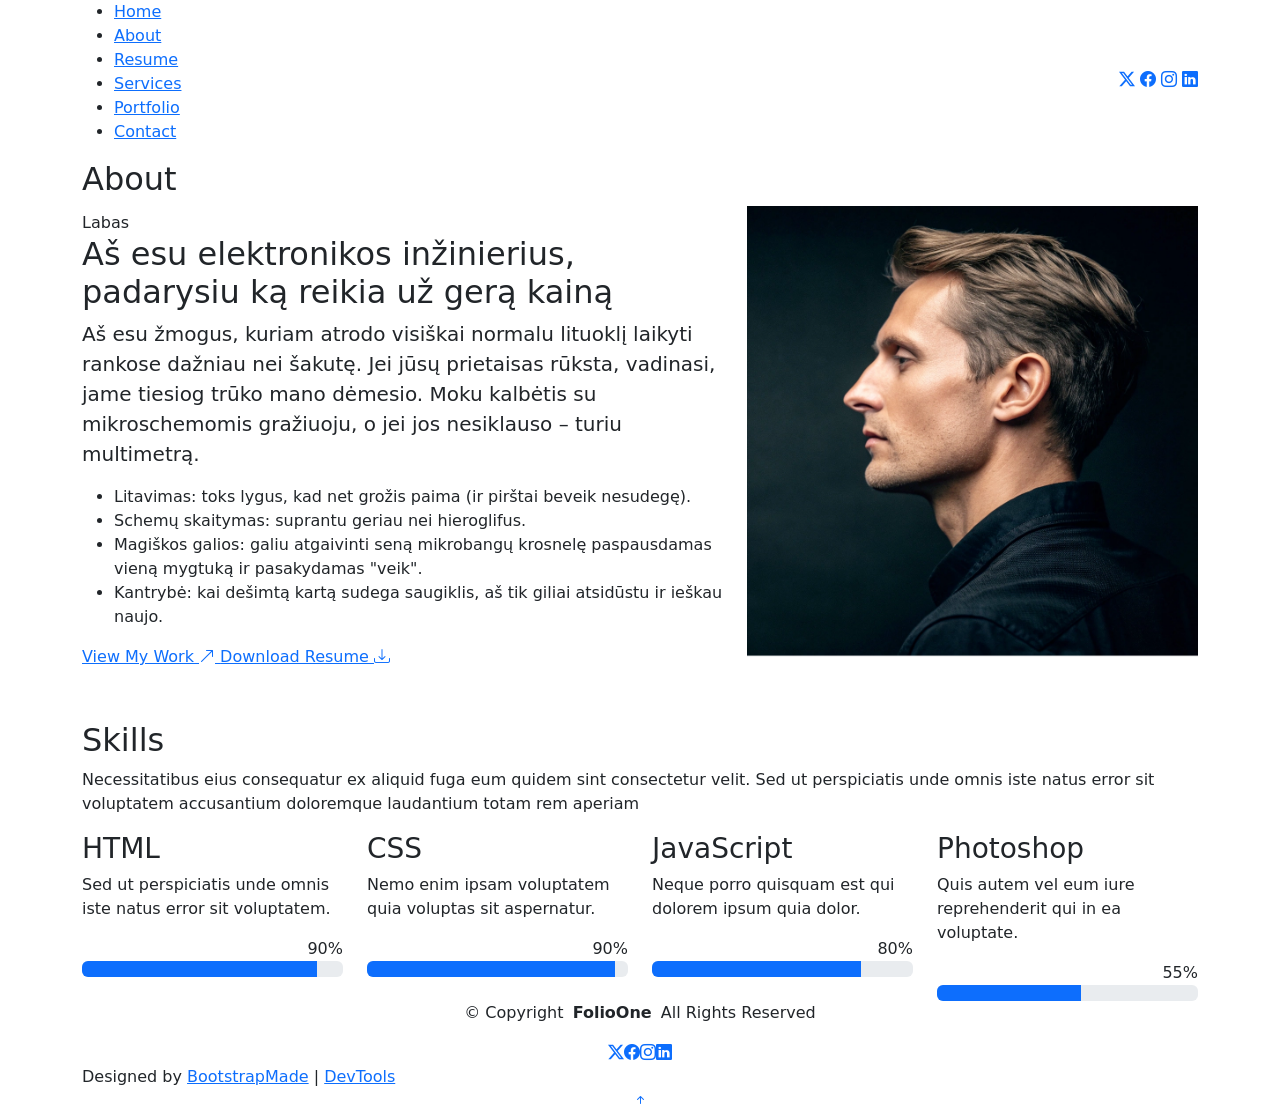
==== commit ae5939f8: "Nuorodu pavadinimai ir apie" ====
--- a/LD7/about.html
+++ b/LD7/about.html
@@ -84,14 +84,24 @@
         <div class="row align-items-center justify-content-between gy-5 mb-5">
           <div class="col-lg-7" data-aos="fade-right" data-aos-delay="150">
             <div class="intro-content">
-              <span class="eyebrow">Hello there</span>
-              <h2 class="headline">Hi, I'm Brandon - a calm-minded creative developer crafting serene digital journeys</h2>
+              <span class="eyebrow">Labas</span>
+              <h2 class="headline">Aš esu elektronikos inžinierius, padarysiu ką reikia už gerą kainą</h2>
               <p class="lead">
-                Lorem ipsum dolor sit amet, consectetur adipiscing elit. Pellentesque habitant morbi tristique senectus et netus. Sed interdum, nunc non feugiat tempor, orci lorem luctus ligula, vitae rutrum nisl lorem non nulla.
-              </p>
-              <p>
-                Integer posuere lacus in mi fringilla, eget luctus risus pulvinar. Curabitur a arcu a nisl tempus sagittis. Aenean varius, tortor sed porttitor dictum, augue eros viverra lectus, at efficitur magna lacus in risus.
-              </p>
+                Aš esu žmogus, kuriam atrodo visiškai normalu lituoklį laikyti rankose dažniau nei šakutę. Jei jūsų prietaisas rūksta, vadinasi, jame tiesiog trūko mano dėmesio. Moku kalbėtis su mikroschemomis gražiuoju, o jei jos nesiklauso – turiu multimetrą.              </p>
+              <ul>
+                <li>
+              Litavimas: toks lygus, kad net grožis paima (ir pirštai beveik nesudegę).
+                </li>
+                <li>
+              Schemų skaitymas: suprantu geriau nei hieroglifus.
+               </li>
+                <li>
+              Magiškos galios: galiu atgaivinti seną mikrobangų krosnelę paspausdamas vieną mygtuką ir pasakydamas "veik".
+               </li>
+                <li>
+              Kantrybė: kai dešimtą kartą sudega saugiklis, aš tik giliai atsidūstu ir ieškau naujo.
+              </li>
+              </ul>
 
               <div class="cta-group">
                 <a href="#portfolio" class="btn-ghost">
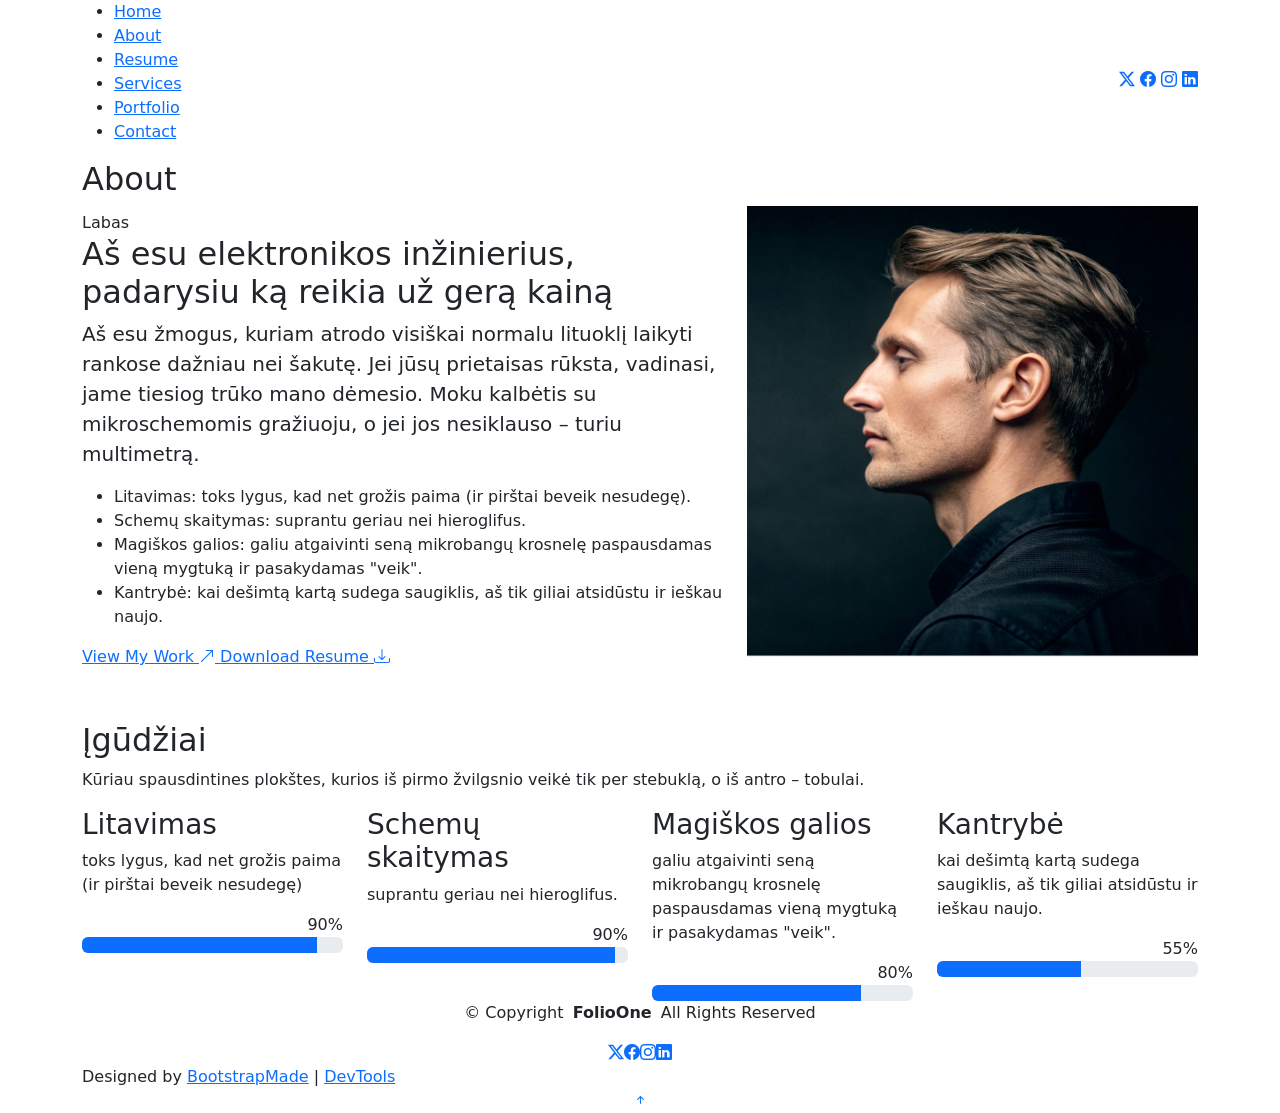
==== commit 7a46e40a: "skills" ====
--- a/LD7/about.html
+++ b/LD7/about.html
@@ -129,8 +129,8 @@
 
       <!-- Section Title -->
       <div class="container section-title" data-aos="fade-up">
-        <h2>Skills</h2>
-        <p>Necessitatibus eius consequatur ex aliquid fuga eum quidem sint consectetur velit. Sed ut perspiciatis unde omnis iste natus error sit voluptatem accusantium doloremque laudantium totam rem aperiam</p>
+        <h2>Įgūdžiai</h2>
+        <p>Kūriau spausdintines plokštes, kurios iš pirmo žvilgsnio veikė tik per stebuklą, o iš antro – tobulai.</p>
       </div><!-- End Section Title -->
 
       <div class="container" data-aos="fade-up" data-aos-delay="100">
@@ -139,8 +139,8 @@
 
           <div class="col-md-6 col-lg-3" data-aos="fade-up" data-aos-delay="100">
             <div class="skill-box">
-              <h3>HTML</h3>
-              <p>Sed ut perspiciatis unde omnis iste natus error sit voluptatem.</p>
+              <h3>Litavimas</h3>
+              <p>toks lygus, kad net grožis paima (ir pirštai beveik nesudegę)</p>
               <span class="text-end d-block">90%</span>
               <div class="progress">
                 <div class="progress-bar" role="progressbar" aria-valuenow="90" aria-valuemin="0" aria-valuemax="100"></div>
@@ -150,8 +150,8 @@
 
           <div class="col-md-6 col-lg-3" data-aos="fade-up" data-aos-delay="200">
             <div class="skill-box">
-              <h3>CSS</h3>
-              <p>Nemo enim ipsam voluptatem quia voluptas sit aspernatur.</p>
+              <h3>Schemų skaitymas</h3>
+              <p>suprantu geriau nei hieroglifus.</p>
               <span class="text-end d-block">90%</span>
               <div class="progress">
                 <div class="progress-bar" role="progressbar" aria-valuenow="95" aria-valuemin="0" aria-valuemax="100"></div>
@@ -161,8 +161,8 @@
 
           <div class="col-md-6 col-lg-3" data-aos="fade-up" data-aos-delay="300">
             <div class="skill-box">
-              <h3>JavaScript</h3>
-              <p>Neque porro quisquam est qui dolorem ipsum quia dolor.</p>
+              <h3>Magiškos galios</h3>
+              <p>galiu atgaivinti seną mikrobangų krosnelę paspausdamas vieną mygtuką ir pasakydamas "veik".</p>
               <span class="text-end d-block">80%</span>
               <div class="progress">
                 <div class="progress-bar" role="progressbar" aria-valuenow="80" aria-valuemin="0" aria-valuemax="100"></div>
@@ -172,8 +172,8 @@
 
           <div class="col-md-6 col-lg-3" data-aos="fade-up" data-aos-delay="400">
             <div class="skill-box">
-              <h3>Photoshop</h3>
-              <p>Quis autem vel eum iure reprehenderit qui in ea voluptate.</p>
+              <h3>Kantrybė</h3>
+              <p>kai dešimtą kartą sudega saugiklis, aš tik giliai atsidūstu ir ieškau naujo.</p>
               <span class="text-end d-block">55%</span>
               <div class="progress">
                 <div class="progress-bar" role="progressbar" aria-valuenow="55" aria-valuemin="0" aria-valuemax="100">
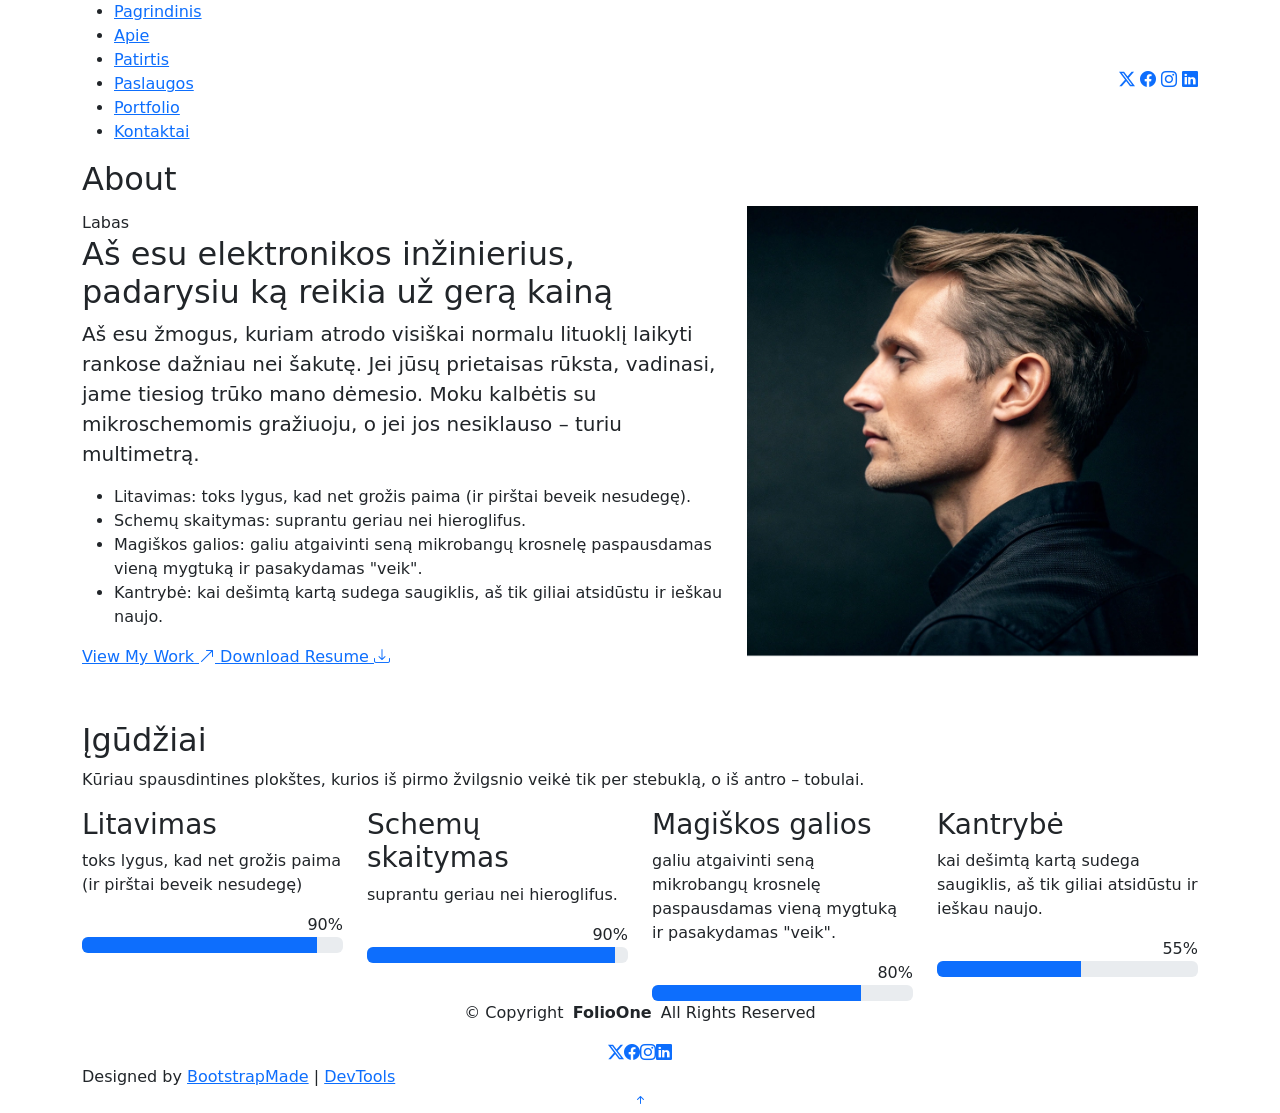
==== commit b3b032b3: "atnaujintas resume" ====
--- a/LD7/about.html
+++ b/LD7/about.html
@@ -48,12 +48,12 @@
 
       <nav id="navmenu" class="navmenu">
         <ul>
-          <li><a href="index.html">Home</a></li>
-          <li><a href="about.html" class="active">About</a></li>
-          <li><a href="resume.html">Resume</a></li>
-          <li><a href="services.html">Services</a></li>
+          <li><a href="index.html">Pagrindinis</a></li>
+          <li><a href="about.html" class="active">Apie</a></li>
+          <li><a href="resume.html">Patirtis</a></li>
+          <li><a href="services.html">Paslaugos</a></li>
           <li><a href="portfolio.html">Portfolio</a></li>
-          <li><a href="contact.html">Contact</a></li>
+          <li><a href="contact.html">Kontaktai</a></li>
         </ul>
         <i class="mobile-nav-toggle d-xl-none bi bi-list"></i>
       </nav>
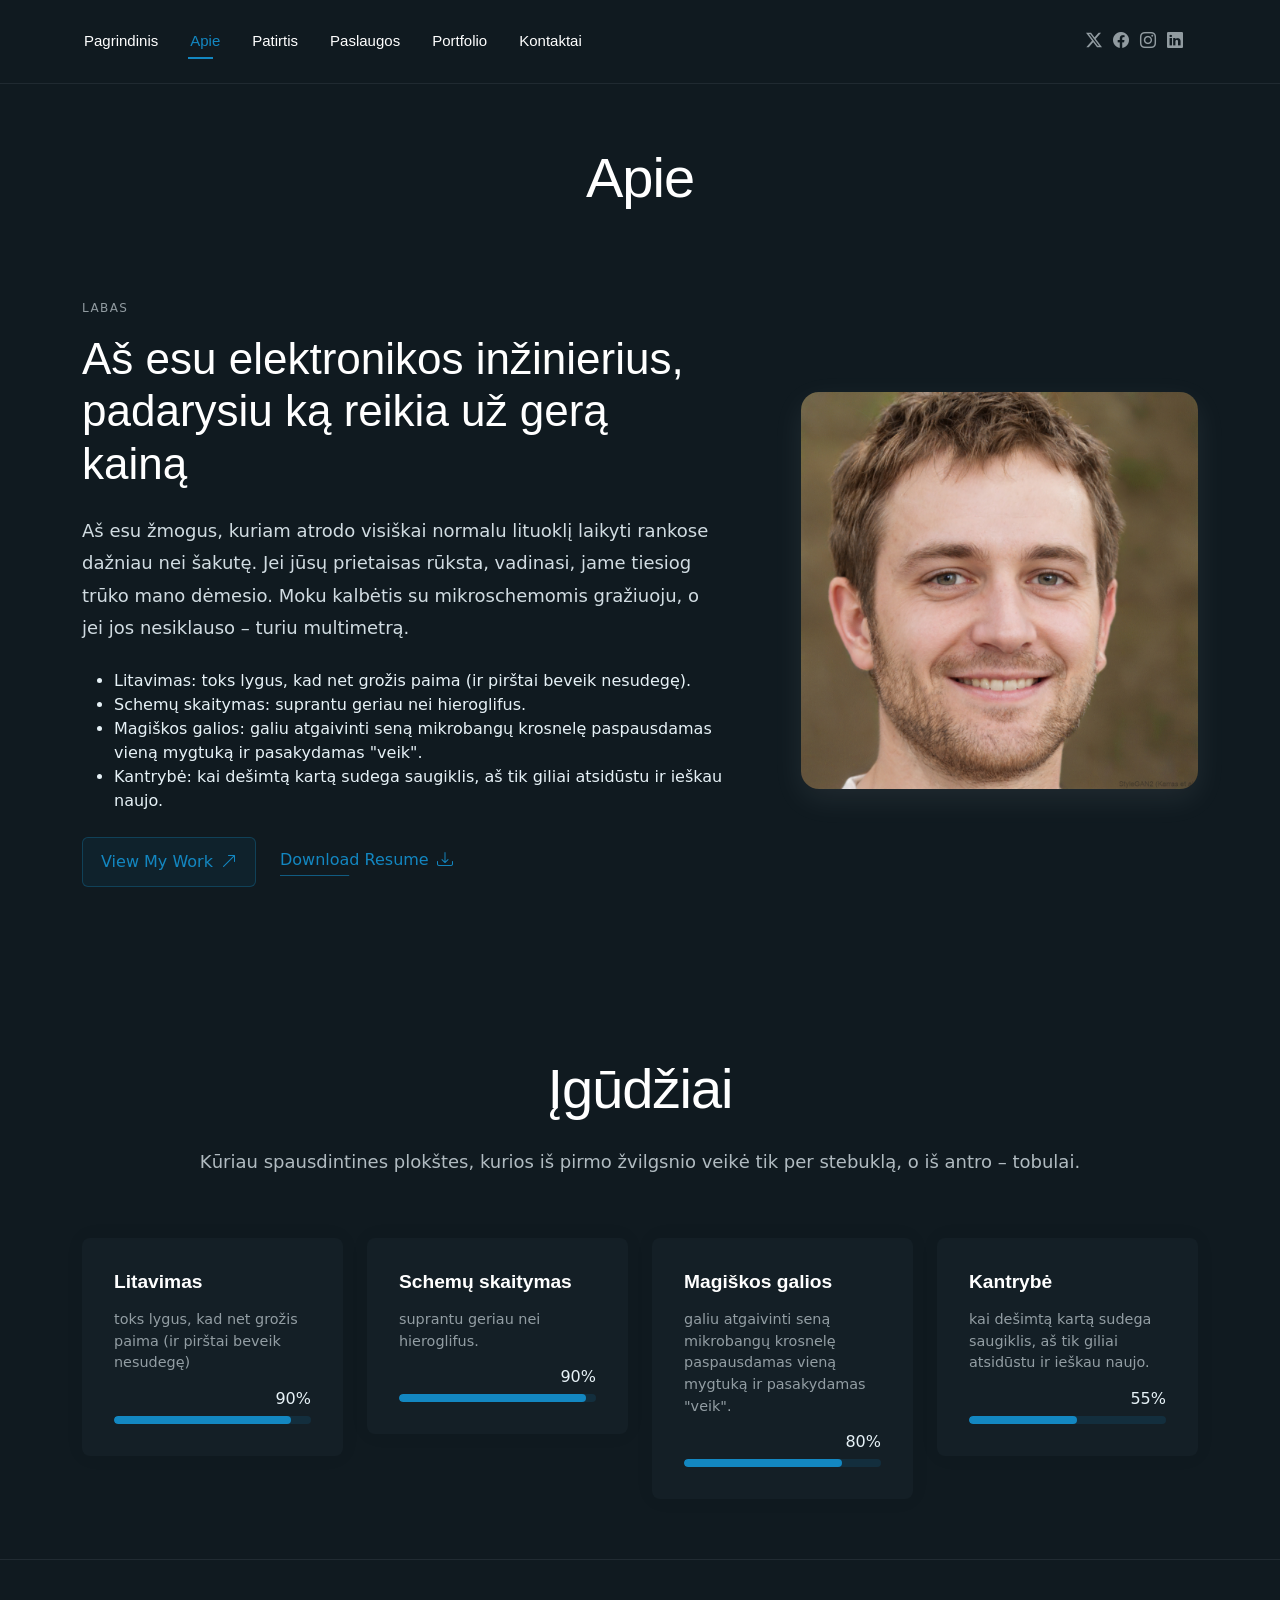
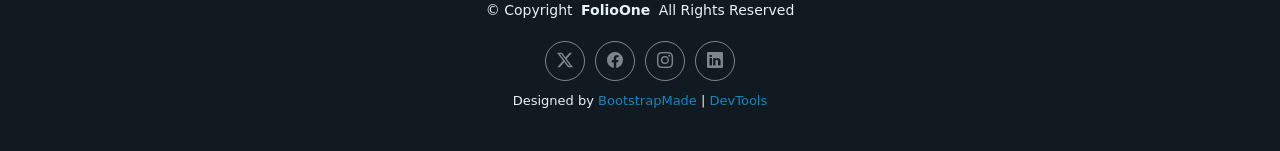
==== commit e3b0d478: "Atnaujintos visos likusios nuotraukos" ====
--- a/LD7/about.html
+++ b/LD7/about.html
@@ -75,7 +75,7 @@
 
       <!-- Section Title -->
       <div class="container section-title" data-aos="fade-up">
-        <h2>About</h2>
+        <h2>Apie</h2>
       </div><!-- End Section Title -->
 
       <div class="container" data-aos="fade-up" data-aos-delay="100">
@@ -116,7 +116,7 @@
 
           <div class="col-lg-5" data-aos="zoom-in" data-aos-delay="250">
             <figure class="profile-figure text-center text-lg-end">
-              <img src="assets/img/profile/profile-square-11.webp" alt="Portrait of Alex" class="img-fluid profile-photo">
+              <img src="assets/img/profile/random-person.jpeg" alt="Profilinė" class="img-fluid profile-photo">
             </figure>
           </div>
         </div>
--- a/LD7/assets/css/main.css
+++ b/LD7/assets/css/main.css
@@ -2852,4 +2852,20 @@
 --------------------------------------------------------------*/
 .starter-section {
   /* Add your styles here */
+}
+
+/*
+  Lenteles css
+*/
+table {
+  width: 70%;              /* Lentelė užima 70% tėvinio elemento pločio */
+  margin: 40px auto;          /* Centruoja lentelę puslapyje (nebūtina, bet gražu) */
+  border-collapse: separate; /* Būtina, kad veiktų tarpai tarp langelių */
+  border-spacing: 2px;     /* Baltų linijų storis (tarpas tarp celių) */
+  background-color: #ffffff; /* Baltas fonas sukuria „linijų“ spalvą tarp celių */
+}
+th, td {
+  padding: 12px;           /* Vidiniai tarpai tekstui */
+  background-color: var(--background-color); /* Langelių fonas (galite pasikeisti į savo spalvą) */
+  text-align: left;        /* Teksto lygiavimas */
 }
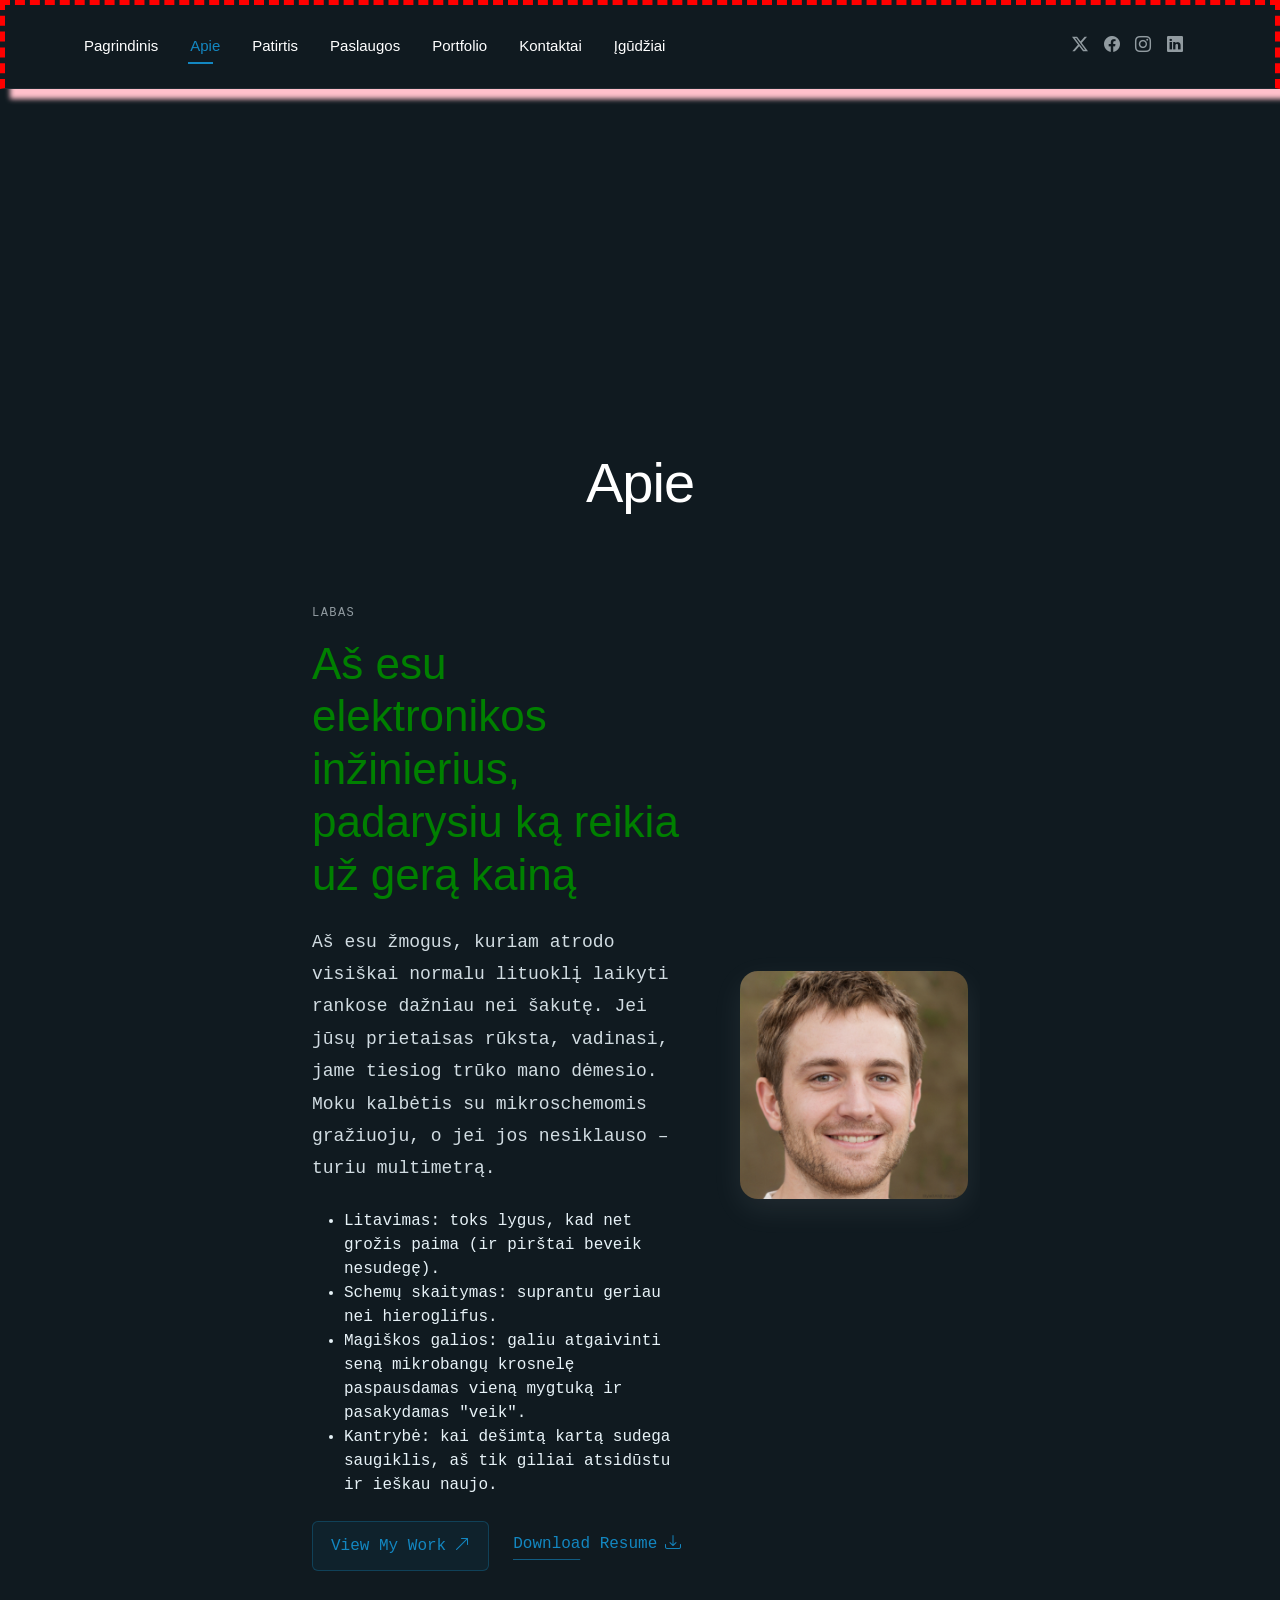
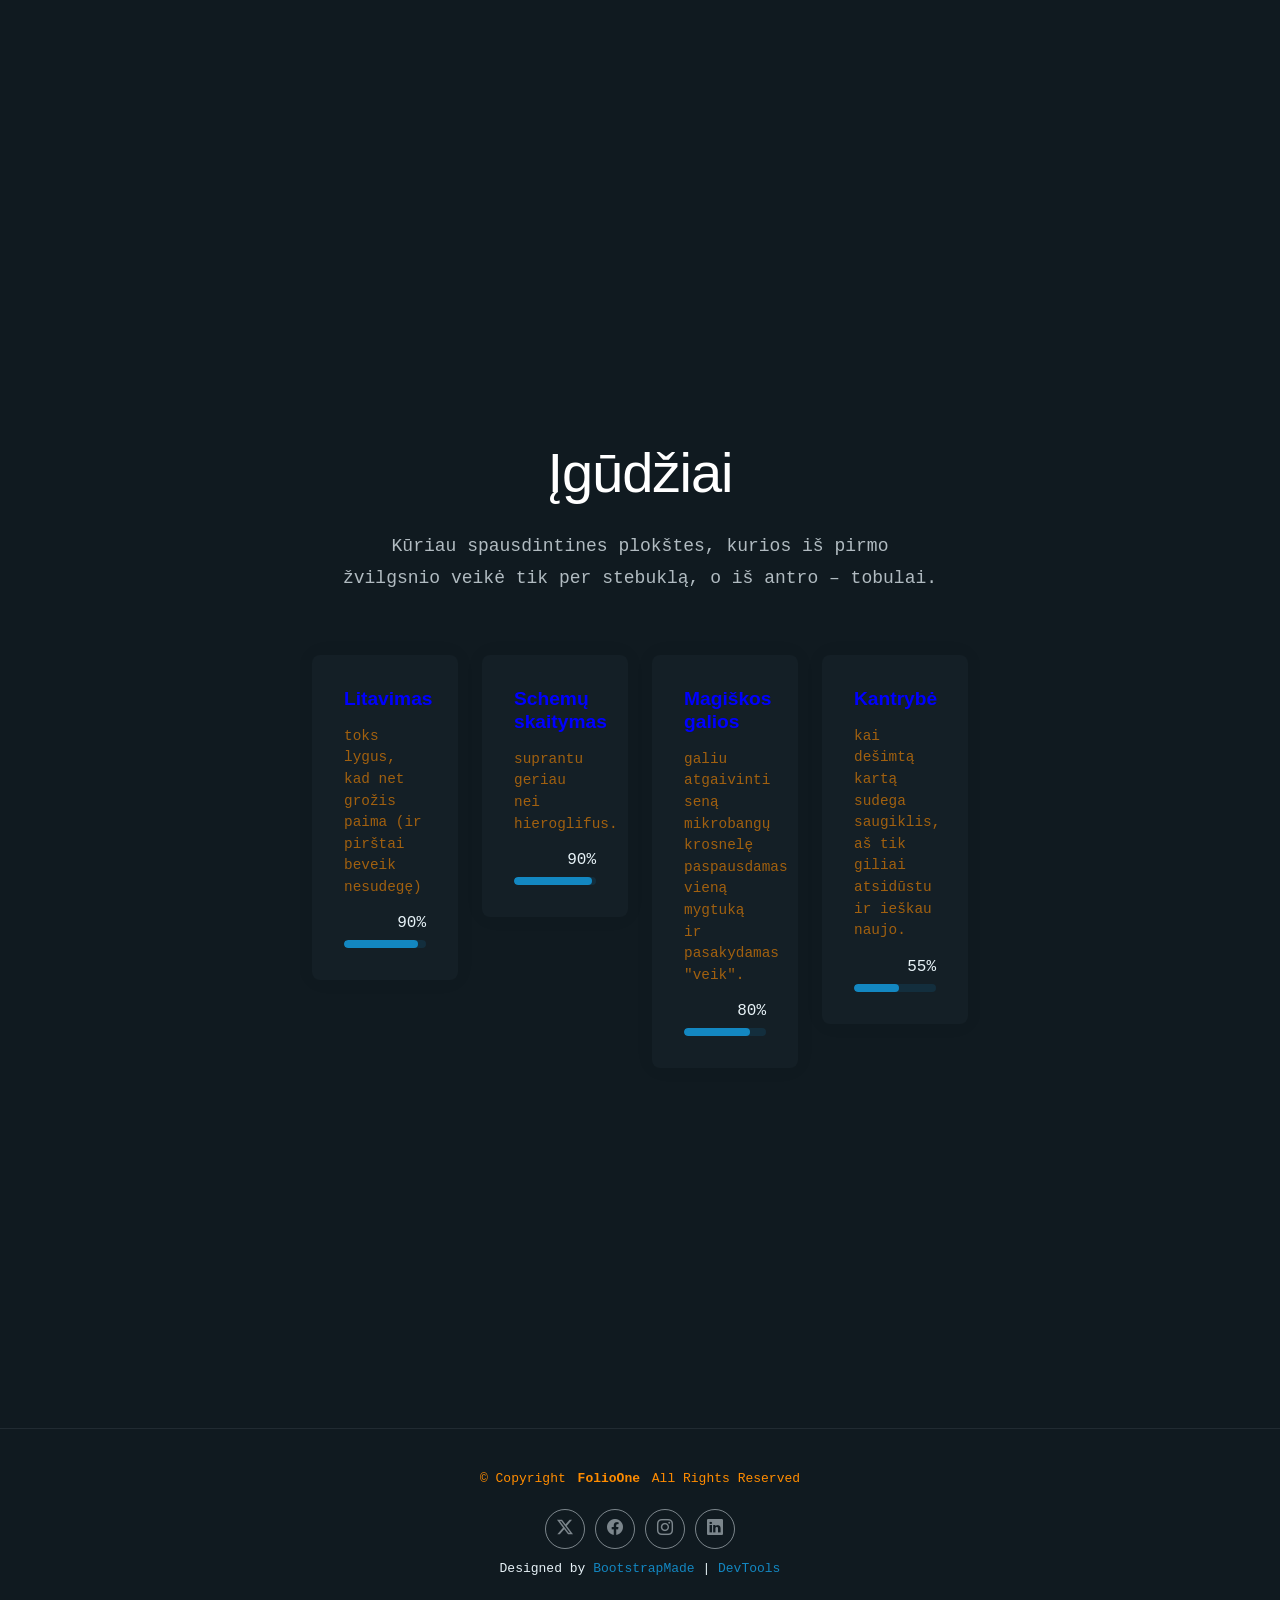
==== commit d407e2a4: "made new.html page and added it to navbar" ====
--- a/LD7/about.html
+++ b/LD7/about.html
@@ -26,6 +26,7 @@
 
   <!-- Main CSS File -->
   <link href="assets/css/main.css" rel="stylesheet">
+  <link href="assets/css/custom.css" rel="stylesheet">
 
   <!-- =======================================================
   * Template Name: FolioOne
@@ -54,6 +55,7 @@
           <li><a href="services.html">Paslaugos</a></li>
           <li><a href="portfolio.html">Portfolio</a></li>
           <li><a href="contact.html">Kontaktai</a></li>
+          <li><a href="new.html">Įgūdžiai</a></li>
         </ul>
         <i class="mobile-nav-toggle d-xl-none bi bi-list"></i>
       </nav>
--- a/LD7/assets/css/main.css
+++ b/LD7/assets/css/main.css
@@ -2854,18 +2854,3 @@
   /* Add your styles here */
 }
 
-/*
-  Lenteles css
-*/
-table {
-  width: 70%;              /* Lentelė užima 70% tėvinio elemento pločio */
-  margin: 40px auto;          /* Centruoja lentelę puslapyje (nebūtina, bet gražu) */
-  border-collapse: separate; /* Būtina, kad veiktų tarpai tarp langelių */
-  border-spacing: 2px;     /* Baltų linijų storis (tarpas tarp celių) */
-  background-color: #ffffff; /* Baltas fonas sukuria „linijų“ spalvą tarp celių */
-}
-th, td {
-  padding: 12px;           /* Vidiniai tarpai tekstui */
-  background-color: var(--background-color); /* Langelių fonas (galite pasikeisti į savo spalvą) */
-  text-align: left;        /* Teksto lygiavimas */
-}
--- a/LD7/assets/css/custom.css
+++ b/LD7/assets/css/custom.css
@@ -0,0 +1,92 @@
+* {
+    font-family: 'Courier New', Courier, monospace;
+}
+h1 {
+    font-size: xx-large;
+    font-weight: 900;
+    color: red;
+}
+
+h2 {
+    font-size: x-large;
+    font-weight: 700;
+    color: green;
+}
+
+h3 {
+    font-size: large;
+    font-weight: 600;
+    color: blue;
+}
+
+h4, h5, h6 {
+    font-size: medium;
+    font-weight: 500;
+    color: yellow;
+}
+
+p {
+    font-size: small;
+    color: darkorange;
+}
+
+a:hover, button:hover {
+    text-shadow: 2px 2px 0px pink;
+    color: greenyellow;
+}
+
+a:active, button:active {
+    text-shadow: -2px -2px 0px cyan;
+    color: greenyellow;
+}
+
+section{
+    margin: 300px;
+    padding: 0px;
+}
+
+header{
+    background-image: url(https://wallpaperaccess.com/full/1858193.jpg);
+    border: 5px dashed red;
+    box-shadow: 10px 10px 5px pink;
+}
+
+#scroll-top {
+    box-shadow: -10px 0px 0px red;
+    border: 3px solid blue;
+    background-image: url(https://static.vecteezy.com/system/resources/previews/020/980/602/original/seamless-indian-ethnic-pattern-traditional-patterned-native-american-art-it-is-a-pattern-geometric-shapes-create-beautiful-fabric-patterns-design-for-print-using-in-the-fashion-industry-vector.jpg);
+    background-size: 100%
+}
+
+ul.custom-list, ol.custom-list {
+    border: 5px dashed yellow
+}
+.custom-list .custom-list{
+    border-color: cyan;
+}
+
+/*
+  Lenteles css
+*/
+table {
+  width: 70%;              /* Lentelė užima 70% tėvinio elemento pločio */
+  margin: 40px auto;          /* Centruoja lentelę puslapyje (nebūtina, bet gražu) */
+  border-collapse: separate; /* Būtina, kad veiktų tarpai tarp langelių */
+  border-spacing: 2px;     /* Baltų linijų storis (tarpas tarp celių) */
+  background-color: #ffffff; /* Baltas fonas sukuria „linijų“ spalvą tarp celių */
+}
+th, td {
+  padding: 12px;           /* Vidiniai tarpai tekstui */
+  text-align: center;        /* Teksto lygiavimas */
+}
+
+th {
+      background-color: black;
+}
+
+tr:nth-child(odd) {
+    background-image: url(https://static.vecteezy.com/system/resources/previews/016/122/809/original/trendy-zebra-fur-print-animal-fur-background-for-fabric-design-wrapping-paper-textile-and-wallpaper-exotic-wild-animalistic-skin-texture-free-vector.jpg)
+}
+tr:nth-child(even) {
+    background-image: url(https://static.vecteezy.com/system/resources/previews/000/555/084/original/vector-leopard-brown-print.jpg)
+}
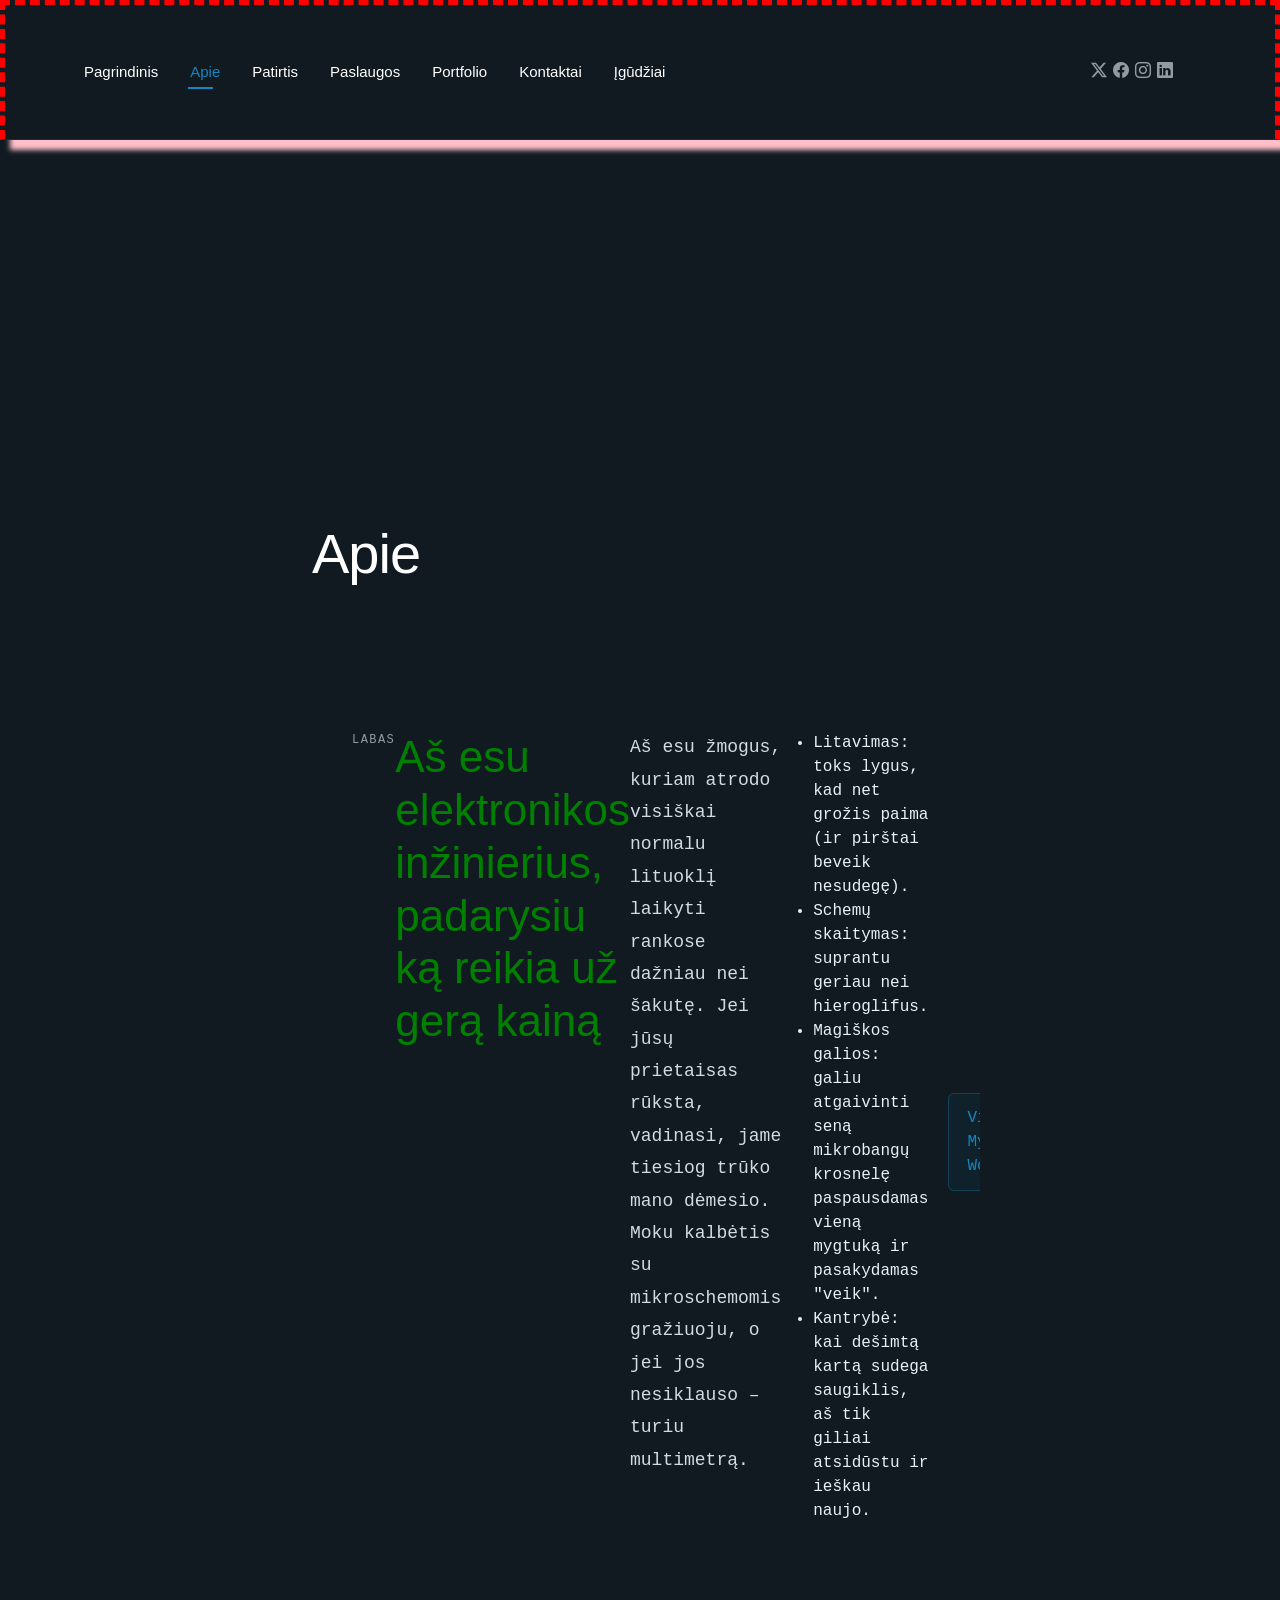
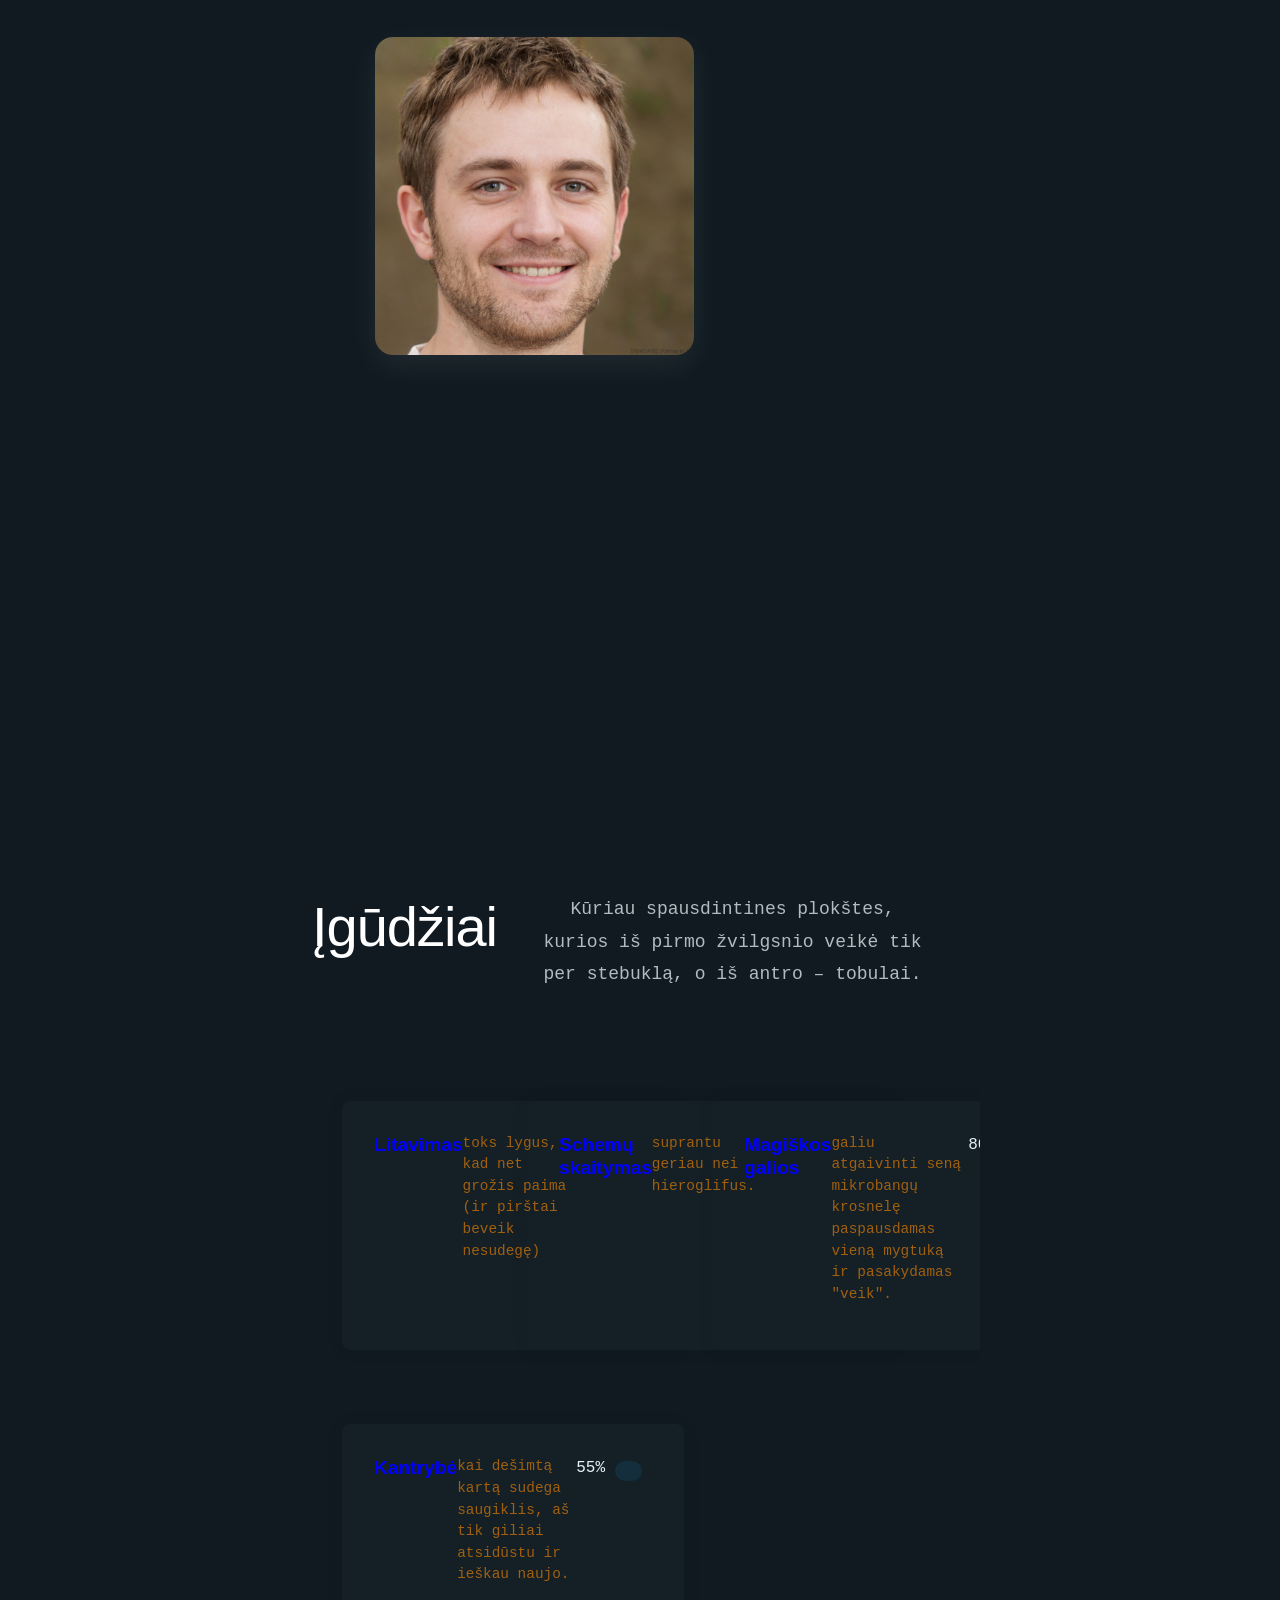
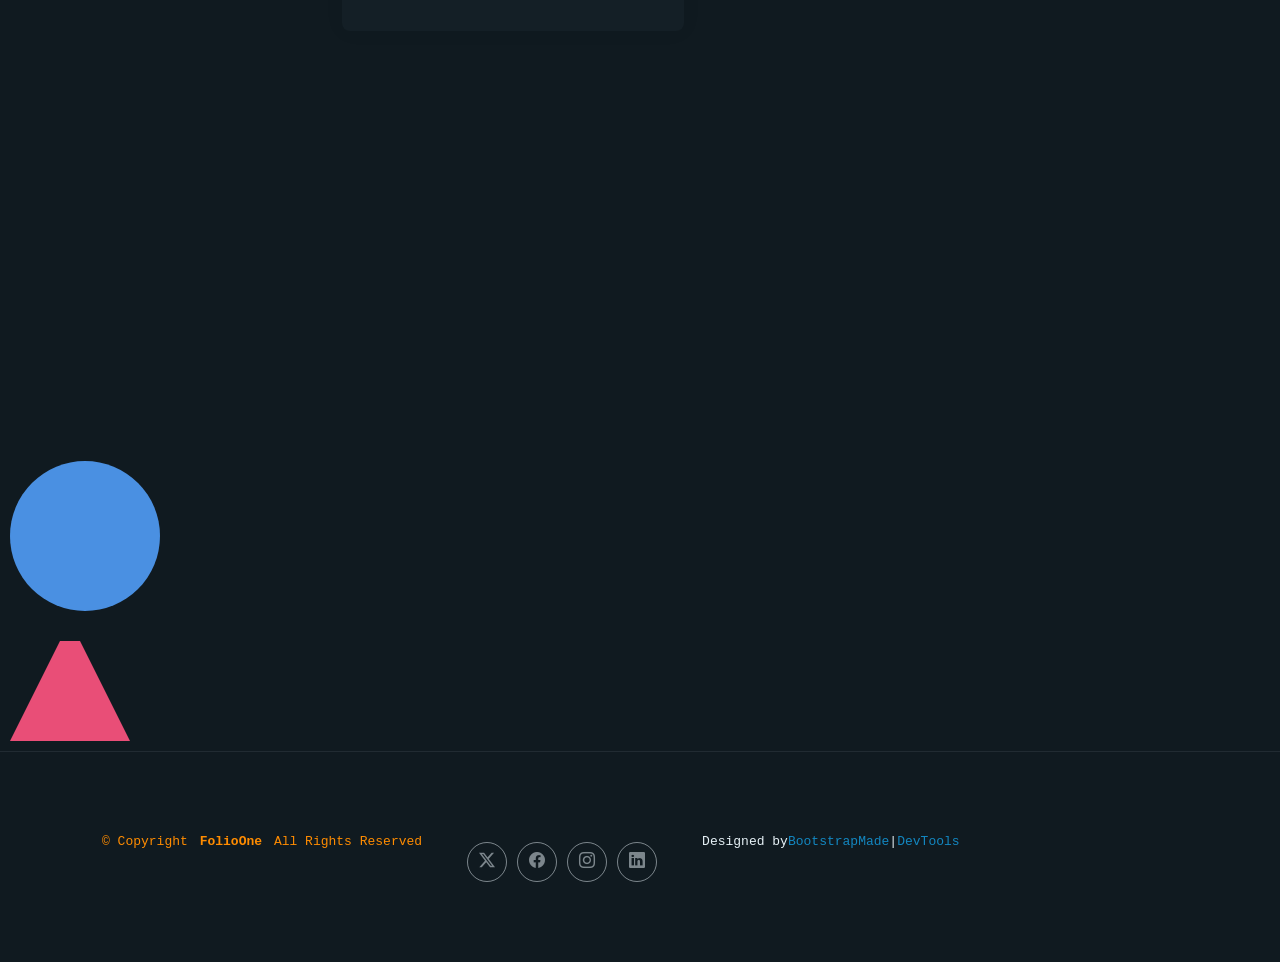
==== commit 66f8ed9f: "LD10" ====
--- a/LD7/about.html
+++ b/LD7/about.html
@@ -189,6 +189,9 @@
       </div>
 
     </section><!-- /Skills Section -->
+  <div class="circle"></div>
+  <div class="triangle-up"></div>
+
   </main>
 
   <footer id="footer" class="footer">
--- a/LD7/assets/css/custom.css
+++ b/LD7/assets/css/custom.css
@@ -19,10 +19,26 @@
     color: blue;
 }
 
-h4, h5, h6 {
+h4 {
     font-size: medium;
     font-weight: 500;
     color: yellow;
+}
+
+h5 {
+    padding: 0;
+    margin: 0;
+    font-size: large;
+    font-weight: 700;
+    color: white
+}
+
+h6 {
+    padding: 0;
+    margin: 0;
+    font-size: medium;
+    font-weight: 500;
+    color: white
 }
 
 p {
@@ -89,4 +105,58 @@
 }
 tr:nth-child(even) {
     background-image: url(https://static.vecteezy.com/system/resources/previews/000/555/084/original/vector-leopard-brown-print.jpg)
-}+}
+
+.border {
+    border: 1px solid white;
+}
+
+div {
+    padding: 10px;
+    margin: 10px;
+    display: flex;
+}
+
+.flex {
+    flex: 1;
+}
+.column {
+    flex-direction: column;
+}
+
+.animated-gradient {
+  background: linear-gradient(90deg, black 0%, white 100%);
+  background-size: 200% 200%;
+  animation: animated-gradient-flow 10s cubic-bezier(0.4, 0, 0.2, 1) infinite;
+}
+@keyframes animated-gradient-flow {
+  0% { background-position: 0% 50%; }
+  50% { background-position: 100% 50%; }
+  100% { background-position: 0% 50%; }
+}
+
+.circle {
+  width: 150px;
+  height: 150px;
+  background: #4a90e2;
+  border-radius: 50%;
+  animation: size-up 5s infinite;
+}
+@keyframes size-up {
+  0% { width: 0px; height: 0px;}
+  50% { width: 50px;  height: 50px;}
+  100% { width: 150px;  height: 150px;}
+}
+
+.triangle-up {
+  width: 0;
+  height: 0;
+  border-left: 50px solid transparent;
+  border-right: 50px solid transparent;
+  border-bottom: 100px solid #e94e77;
+animation: spin 1s infinite;
+}
+@keyframes spin {
+  0% { transform: rotate(0deg);}
+  100% { transform: rotate(360deg);}
+}
